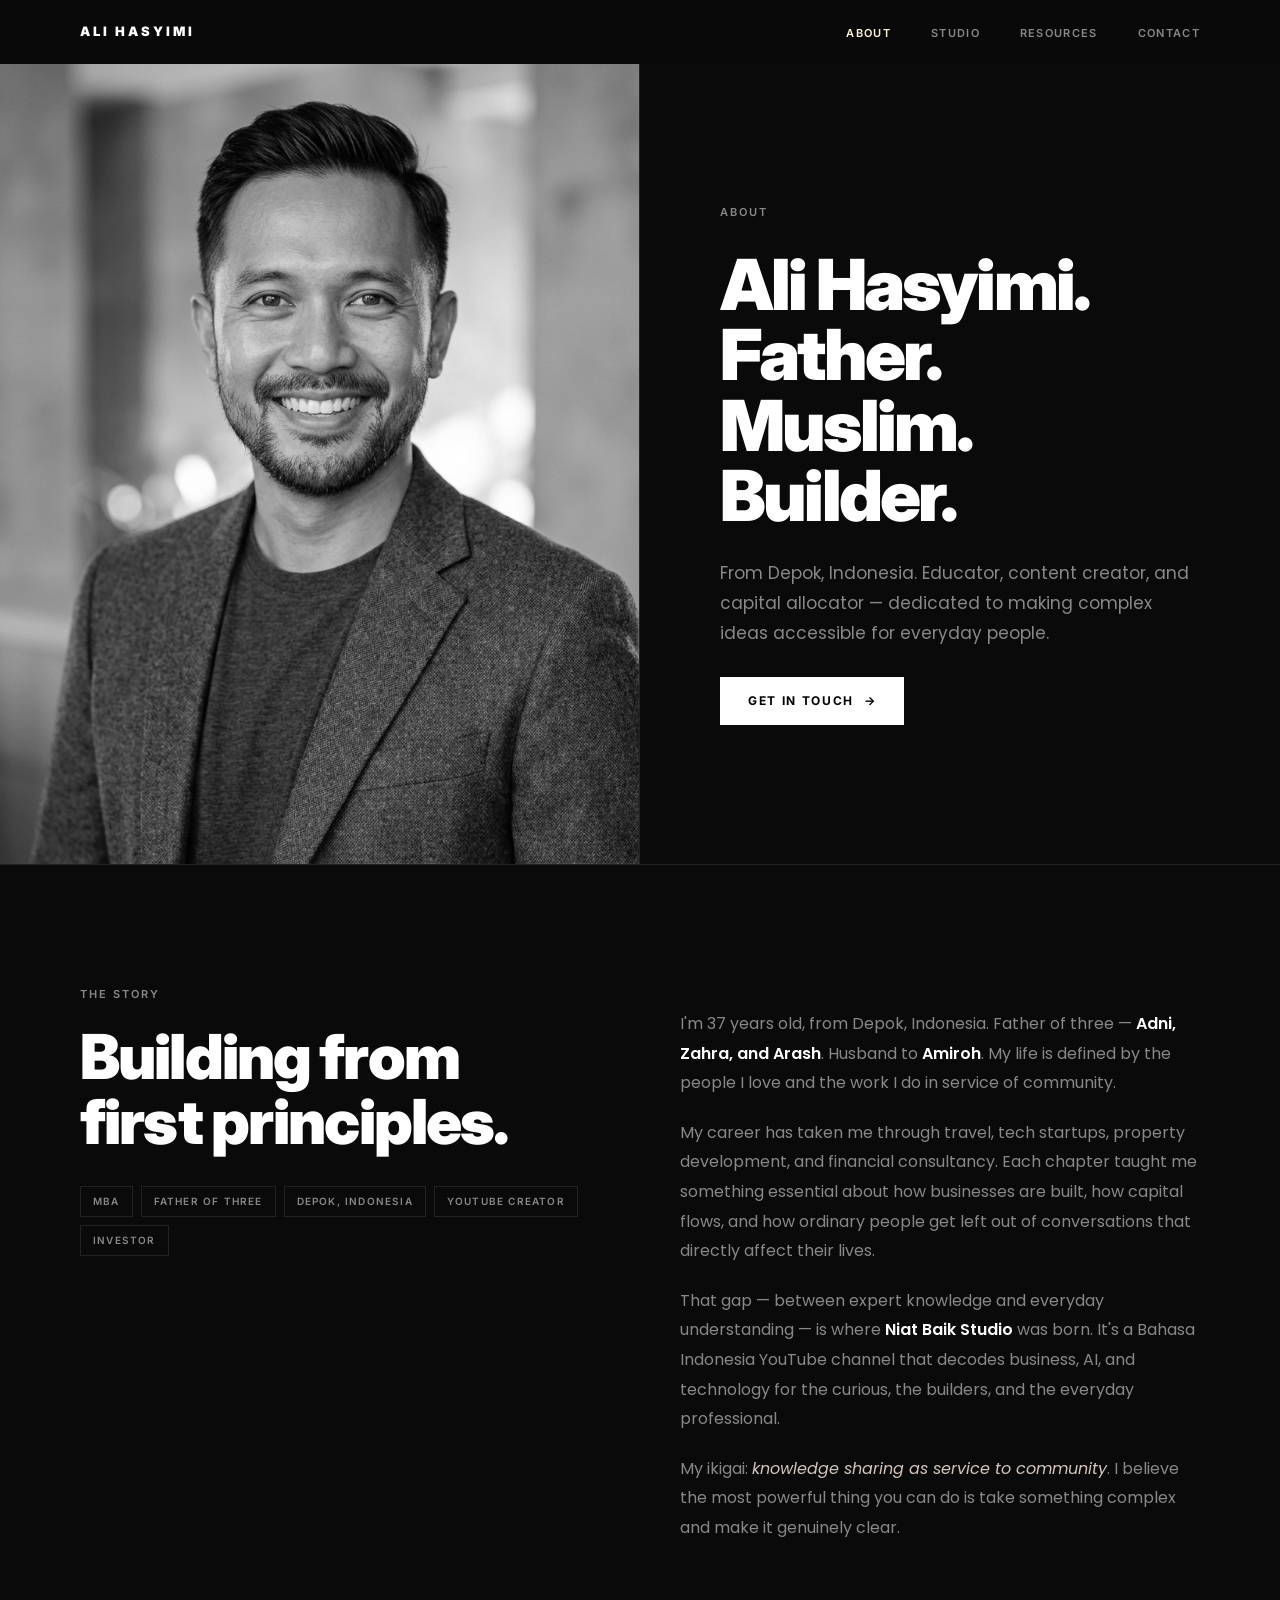
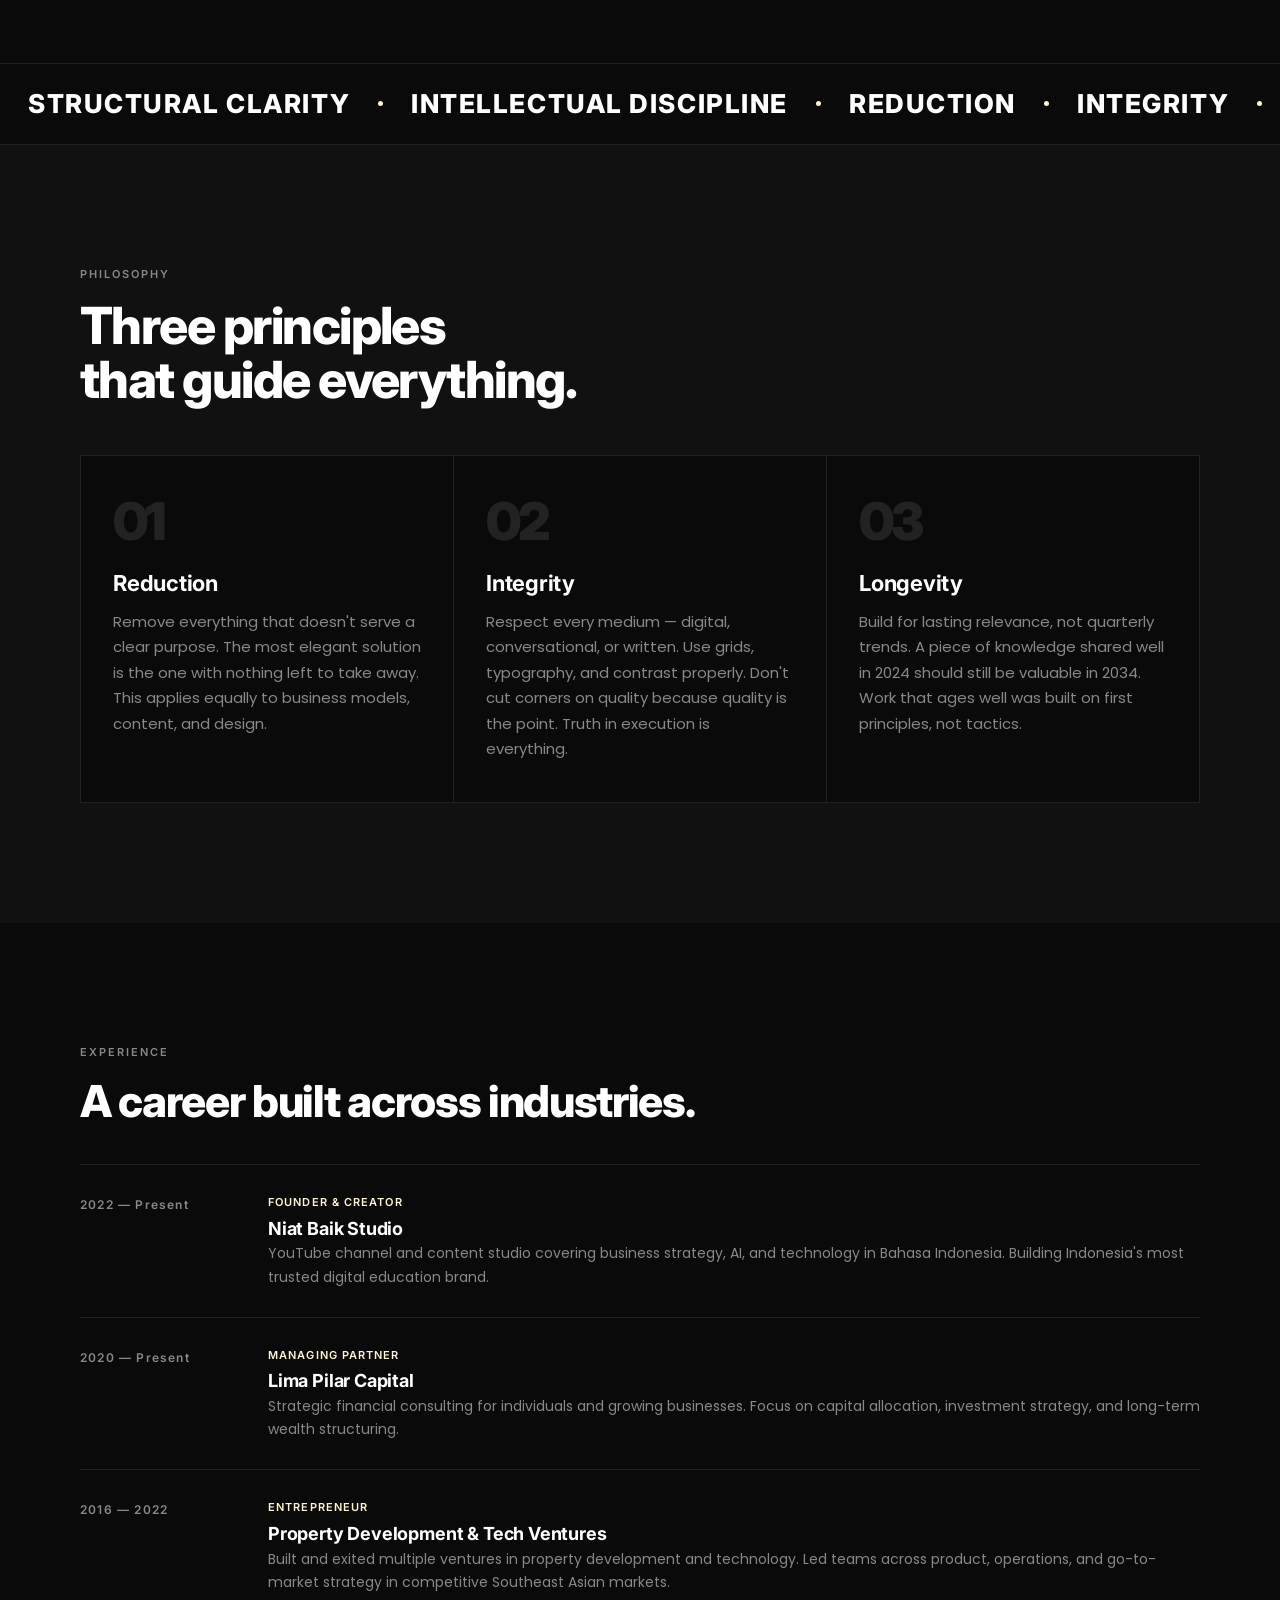
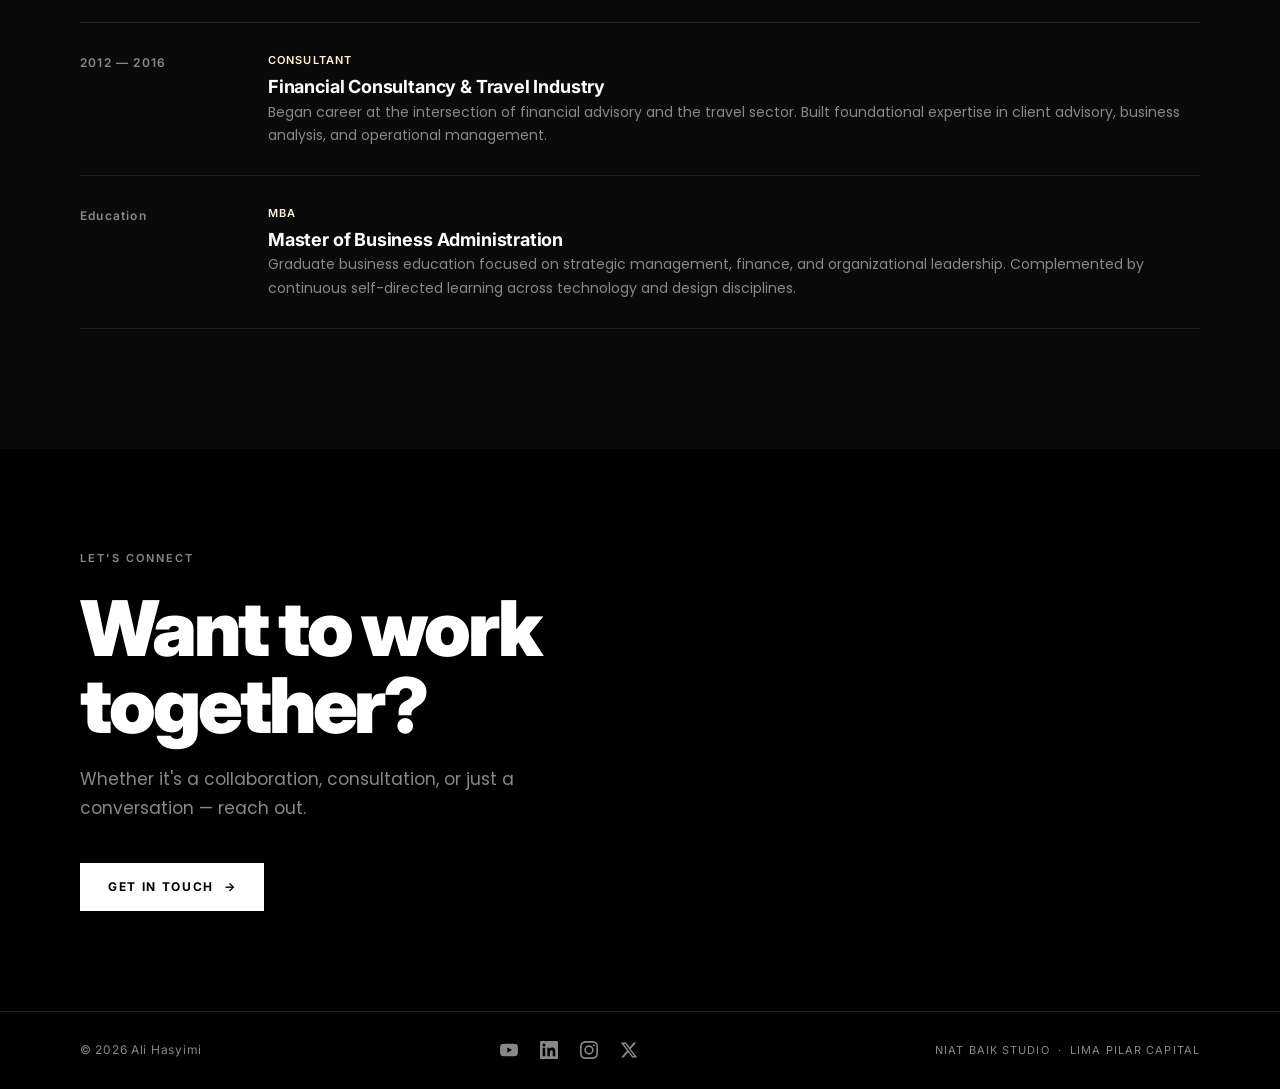
==== about.html @ a80d3073 "reorganize: move website files to the root directory for easy hosting" ====
<!DOCTYPE html>
<html lang="en">
<head>
  <meta charset="UTF-8" />
  <meta name="viewport" content="width=device-width, initial-scale=1.0" />
  <title>About — Ali Hasyimi</title>
  <meta name="description" content="Ali Hasyimi — educator, content creator, and capital allocator from Depok, Indonesia." />
  <link rel="icon" href="data:image/svg+xml,<svg xmlns=%22http://www.w3.org/2000/svg%22 viewBox=%220 0 100 100%22><text y=%22.9em%22 font-size=%2290%22>A</text></svg>" />
  <link rel="stylesheet" href="css/styles.css" />
</head>
<body>

  <!-- NAV -->
  <nav class="nav" id="nav">
    <div class="nav__inner">
      <a href="index.html" class="nav__logo">Ali Hasyimi</a>
      <ul class="nav__links">
        <li><a href="about.html" class="active">About</a></li>
        <li><a href="studio.html">Studio</a></li>
        <li><a href="resources.html">Resources</a></li>
        <li><a href="contact.html">Contact</a></li>
      </ul>
      <button class="nav__hamburger" id="hamburger" aria-label="Open menu">
        <span></span><span></span><span></span>
      </button>
    </div>
  </nav>
  <div class="nav__overlay" id="navOverlay">
    <button class="nav__overlay-close" id="navClose">&#215;</button>
    <a href="about.html">About</a>
    <a href="studio.html">Studio</a>
    <a href="resources.html">Resources</a>
    <a href="contact.html">Contact</a>
  </div>
  <!-- INTRO — split layout -->
  <div class="about-intro" style="margin-top:64px">
    <div class="about-intro__visual">
      <img src="images/ali-portrait.png" alt="Ali Hasyimi">
    </div>
    <div class="about-intro__text">
      <span class="label">About</span>
      <h1>Ali Hasyimi.<br>Father.<br>Muslim.<br>Builder.</h1>
      <p>From Depok, Indonesia. Educator, content creator, and capital allocator — dedicated to making complex ideas accessible for everyday people.</p>
      <div>
        <a href="contact.html" class="btn btn-primary">Get in Touch &nbsp;&#8594;</a>
      </div>
    </div>
  </div>

  <!-- BIO SECTION -->
  <section class="section">
    <div class="container">
      <div class="about__grid">
        <div class="about__left fade-up">
          <span class="label">The Story</span>
          <h2>Building from<br>first principles.</h2>
          <div class="about__tags" style="margin-top:32px">
            <span class="tag">MBA</span>
            <span class="tag">Father of Three</span>
            <span class="tag">Depok, Indonesia</span>
            <span class="tag">YouTube Creator</span>
            <span class="tag">Investor</span>
          </div>
        </div>
        <div class="about__right fade-up delay-2">
          <div class="about__body">
            <p>
              I'm 37 years old, from Depok, Indonesia. Father of three — <strong>Adni, Zahra, and Arash</strong>.
              Husband to <strong>Amiroh</strong>. My life is defined by the people I love and the work I do in service of community.
            </p>
            <p>
              My career has taken me through travel, tech startups, property development, and financial
              consultancy. Each chapter taught me something essential about how businesses are built, how
              capital flows, and how ordinary people get left out of conversations that directly affect their lives.
            </p>
            <p>
              That gap — between expert knowledge and everyday understanding — is where <strong>Niat Baik Studio</strong> was born.
              It's a Bahasa Indonesia YouTube channel that decodes business, AI, and technology for the curious, the
              builders, and the everyday professional.
            </p>
            <p>
              My ikigai: <em style="color: var(--color-sand)">knowledge sharing as service to community</em>. I believe the most
              powerful thing you can do is take something complex and make it genuinely clear.
            </p>
          </div>
        </div>
      </div>
    </div>
  </section>

  <!-- TEXT TICKER -->
  <div class="text-ticker">
    <div class="text-ticker__track">
      <div class="text-ticker__item">
        Structural Clarity <span class="text-ticker__dot"></span>
        Intellectual Discipline <span class="text-ticker__dot"></span>
        Reduction <span class="text-ticker__dot"></span>
        Integrity <span class="text-ticker__dot"></span>
        Longevity <span class="text-ticker__dot"></span>
        Niat Baik <span class="text-ticker__dot"></span>
      </div>
      <div class="text-ticker__item">
        Structural Clarity <span class="text-ticker__dot"></span>
        Intellectual Discipline <span class="text-ticker__dot"></span>
        Reduction <span class="text-ticker__dot"></span>
        Integrity <span class="text-ticker__dot"></span>
        Longevity <span class="text-ticker__dot"></span>
        Niat Baik <span class="text-ticker__dot"></span>
      </div>
    </div>
  </div>

  <!-- PHILOSOPHY -->
  <section class="section section--dark">
    <div class="container">
      <div class="philosophy__header fade-up">
        <span class="label">Philosophy</span>
        <h2>Three principles<br>that guide everything.</h2>
      </div>
      <div class="philosophy__grid">
        <div class="philosophy-card fade-up">
          <div class="philosophy-card__num">01</div>
          <h3>Reduction</h3>
          <p>Remove everything that doesn't serve a clear purpose. The most elegant solution is the one with nothing left to take away. This applies equally to business models, content, and design.</p>
        </div>
        <div class="philosophy-card fade-up delay-1">
          <div class="philosophy-card__num">02</div>
          <h3>Integrity</h3>
          <p>Respect every medium — digital, conversational, or written. Use grids, typography, and contrast properly. Don't cut corners on quality because quality is the point. Truth in execution is everything.</p>
        </div>
        <div class="philosophy-card fade-up delay-2">
          <div class="philosophy-card__num">03</div>
          <h3>Longevity</h3>
          <p>Build for lasting relevance, not quarterly trends. A piece of knowledge shared well in 2024 should still be valuable in 2034. Work that ages well was built on first principles, not tactics.</p>
        </div>
      </div>
    </div>
  </section>

  <!-- EXPERIENCE TIMELINE -->
  <section class="section">
    <div class="container">
      <div class="timeline__header fade-up">
        <span class="label">Experience</span>
        <h2>A career built across industries.</h2>
      </div>

      <div class="timeline-item fade-up">
        <div class="timeline-item__period">2022 — Present</div>
        <div class="timeline-item__content">
          <span class="role-label">Founder &amp; Creator</span>
          <h3>Niat Baik Studio</h3>
          <p>YouTube channel and content studio covering business strategy, AI, and technology in Bahasa Indonesia. Building Indonesia's most trusted digital education brand.</p>
        </div>
      </div>

      <div class="timeline-item fade-up delay-1">
        <div class="timeline-item__period">2020 — Present</div>
        <div class="timeline-item__content">
          <span class="role-label">Managing Partner</span>
          <h3>Lima Pilar Capital</h3>
          <p>Strategic financial consulting for individuals and growing businesses. Focus on capital allocation, investment strategy, and long-term wealth structuring.</p>
        </div>
      </div>

      <div class="timeline-item fade-up delay-2">
        <div class="timeline-item__period">2016 — 2022</div>
        <div class="timeline-item__content">
          <span class="role-label">Entrepreneur</span>
          <h3>Property Development &amp; Tech Ventures</h3>
          <p>Built and exited multiple ventures in property development and technology. Led teams across product, operations, and go-to-market strategy in competitive Southeast Asian markets.</p>
        </div>
      </div>

      <div class="timeline-item fade-up delay-3">
        <div class="timeline-item__period">2012 — 2016</div>
        <div class="timeline-item__content">
          <span class="role-label">Consultant</span>
          <h3>Financial Consultancy &amp; Travel Industry</h3>
          <p>Began career at the intersection of financial advisory and the travel sector. Built foundational expertise in client advisory, business analysis, and operational management.</p>
        </div>
      </div>

      <div class="timeline-item fade-up delay-4">
        <div class="timeline-item__period">Education</div>
        <div class="timeline-item__content">
          <span class="role-label">MBA</span>
          <h3>Master of Business Administration</h3>
          <p>Graduate business education focused on strategic management, finance, and organizational leadership. Complemented by continuous self-directed learning across technology and design disciplines.</p>
        </div>
      </div>
    </div>
  </section>

  <!-- FOOTER -->
  <footer class="footer">
    <div class="footer__cta fade-up">
      <span class="label">Let's Connect</span>
      <h2>Want to work<br>together?</h2>
      <p>Whether it's a collaboration, consultation, or just a conversation — reach out.</p>
      <a href="mailto:tuhanitupastiada@gmail.com" class="btn btn-primary">Get in Touch &nbsp;&#8594;</a>
    </div>
    <div class="footer__bar">
      <span class="footer__copy">&copy; 2026 Ali Hasyimi</span>
      <div class="footer__socials">
        <a href="https://www.youtube.com/@niatbaikstudio" target="_blank" rel="noopener" class="footer__social-link" aria-label="YouTube">
          <svg viewBox="0 0 24 24" fill="currentColor"><path d="M23.5 6.2a3 3 0 0 0-2.1-2.1C19.5 3.6 12 3.6 12 3.6s-7.5 0-9.4.5a3 3 0 0 0-2.1 2.1C0 8.1 0 12 0 12s0 3.9.5 5.8a3 3 0 0 0 2.1 2.1c1.9.5 9.4.5 9.4.5s7.5 0 9.4-.5a3 3 0 0 0 2.1-2.1C24 15.9 24 12 24 12s0-3.9-.5-5.8zM9.7 15.5V8.5l6.3 3.5-6.3 3.5z"/></svg>
        </a>
        <a href="https://linkedin.com/in/alihasyimi" target="_blank" rel="noopener" class="footer__social-link" aria-label="LinkedIn">
          <svg viewBox="0 0 24 24" fill="currentColor"><path d="M20.4 20.4h-3.4v-5.3c0-1.3 0-2.9-1.8-2.9s-2 1.4-2 2.8v5.4H9.8V9h3.2v1.5h.1c.5-.9 1.6-1.8 3.2-1.8 3.4 0 4.1 2.3 4.1 5.2v6.5zM5.3 7.4a2 2 0 1 1 0-4 2 2 0 0 1 0 4zm1.7 13H3.6V9h3.4v11.4zM22.2 0H1.8C.8 0 0 .8 0 1.8v20.4C0 23.2.8 24 1.8 24h20.4c1 0 1.8-.8 1.8-1.8V1.8C24 .8 23.2 0 22.2 0z"/></svg>
        </a>
        <a href="https://instagram.com/alihasyimi" target="_blank" rel="noopener" class="footer__social-link" aria-label="Instagram">
          <svg viewBox="0 0 24 24" fill="currentColor"><path d="M12 2.2c3.2 0 3.6 0 4.9.1 3.3.1 4.8 1.7 4.9 4.9.1 1.3.1 1.6.1 4.8 0 3.2 0 3.6-.1 4.8-.1 3.2-1.7 4.8-4.9 4.9-1.3.1-1.6.1-4.9.1-3.2 0-3.6 0-4.8-.1-3.3-.1-4.8-1.7-4.9-4.9C2.2 15.6 2.2 15.2 2.2 12c0-3.2 0-3.6.1-4.8.1-3.3 1.7-4.8 4.9-4.9 1.2-.1 1.6-.1 4.8-.1zM12 0C8.7 0 8.3 0 7.1.1 2.7.3.3 2.7.1 7.1 0 8.3 0 8.7 0 12c0 3.3 0 3.7.1 4.9.2 4.4 2.6 6.8 7 7C8.3 24 8.7 24 12 24c3.3 0 3.7 0 4.9-.1 4.4-.2 6.8-2.6 7-7 .1-1.2.1-1.6.1-4.9 0-3.3 0-3.7-.1-4.9C23.7 2.7 21.3.3 16.9.1 15.7 0 15.3 0 12 0zm0 5.8a6.2 6.2 0 1 0 0 12.4A6.2 6.2 0 0 0 12 5.8zm0 10.2a4 4 0 1 1 0-8 4 4 0 0 1 0 8zm6.4-11.8a1.4 1.4 0 1 0 0 2.8 1.4 1.4 0 0 0 0-2.8z"/></svg>
        </a>
        <a href="https://twitter.com/alihasyimi" target="_blank" rel="noopener" class="footer__social-link" aria-label="Twitter">
          <svg viewBox="0 0 24 24" fill="currentColor"><path d="M18.2 2h3.4l-7.4 8.5L23 22h-6.8l-5.3-7-6.1 7H1.4l7.9-9L1 2h7l4.8 6.4L18.2 2zm-1.2 18h1.9L7.1 4H5.1l11.9 16z"/></svg>
        </a>
      </div>
      <span class="footer__brands">Niat Baik Studio &nbsp;&middot;&nbsp; Lima Pilar Capital</span>
    </div>
  </footer>

  <script>
    const nav = document.getElementById('nav');
    window.addEventListener('scroll', () => nav.classList.toggle('scrolled', window.scrollY > 60));
    const hamburger = document.getElementById('hamburger');
    const navOverlay = document.getElementById('navOverlay');
    const navClose = document.getElementById('navClose');
    hamburger.addEventListener('click', () => navOverlay.classList.add('open'));
    navClose.addEventListener('click', () => navOverlay.classList.remove('open'));
    navOverlay.querySelectorAll('a').forEach(a => a.addEventListener('click', () => navOverlay.classList.remove('open')));
    const observer = new IntersectionObserver((entries) => {
      entries.forEach(e => { if (e.isIntersecting) { e.target.classList.add('is-visible'); observer.unobserve(e.target); } });
    }, { threshold: 0.08 });
    document.querySelectorAll('.fade-up').forEach(el => observer.observe(el));
  </script>
</body>
</html>
---- css/styles.css ----
/* =====================================================
   ALI HASYIMI — PERSONAL WEBSITE
   Design System: Dark Editorial / Neo-Brutalist
   ===================================================== */

@import url('https://fonts.googleapis.com/css2?family=Inter:wght@400;500;600;700;800;900&family=Poppins:wght@400;500;600&display=swap');

*, *::before, *::after {
  box-sizing: border-box;
  margin: 0;
  padding: 0;
}

:root {
  --bg-primary:    #0A0A0A;
  --bg-secondary:  #111111;
  --bg-accent:     #1A1A1A;
  --color-cream:   #FFF3D6;
  --color-sand:    #D4C6BD;
  --color-white:   #FFFFFF;
  --color-muted:   #888888;
  --color-border:  #222222;

  --font-display: 'Inter', sans-serif;
  --font-body:    'Poppins', sans-serif;

  --radius: 0px;
  --transition: 0.3s ease;
  --max-width: 1280px;
  --padding-x: 80px;
  --section-py: 120px;
}

html { scroll-behavior: smooth; }

body {
  background-color: var(--bg-primary);
  color: var(--color-white);
  font-family: var(--font-body);
  font-size: 16px;
  line-height: 1.7;
  -webkit-font-smoothing: antialiased;
  overflow-x: hidden;
}

img { display: block; max-width: 100%; }
a   { color: inherit; text-decoration: none; }

/* =====================================================
   TYPOGRAPHY
   ===================================================== */

h1, h2, h3, h4 {
  font-family: var(--font-display);
  font-weight: 700;
  line-height: 1.05;
  letter-spacing: -0.02em;
}

.label {
  font-family: var(--font-display);
  font-size: 11px;
  font-weight: 600;
  letter-spacing: 0.18em;
  text-transform: uppercase;
  color: var(--color-muted);
  display: block;
}

.label--cream { color: var(--color-cream); }

/* =====================================================
   LAYOUT
   ===================================================== */

.container {
  max-width: var(--max-width);
  margin: 0 auto;
  padding: 0 var(--padding-x);
}

.section         { padding: var(--section-py) 0; }
.section--dark   { background-color: var(--bg-secondary); }
.section--accent { background-color: var(--bg-accent); }

/* =====================================================
   BUTTONS
   ===================================================== */

.btn {
  display: inline-flex;
  align-items: center;
  gap: 8px;
  padding: 14px 28px;
  font-family: var(--font-display);
  font-size: 12px;
  font-weight: 700;
  letter-spacing: 0.14em;
  text-transform: uppercase;
  cursor: pointer;
  transition: all var(--transition);
  border: none;
  border-radius: var(--radius);
}

.btn-primary             { background: var(--color-white); color: #000; }
.btn-primary:hover       { background: var(--color-cream); }
.btn-secondary           { background: transparent; color: var(--color-cream); border: 1px solid var(--color-cream); }
.btn-secondary:hover     { background: var(--color-cream); color: #000; }
.btn-ghost               { background: transparent; color: var(--color-muted); border: 1px solid var(--color-border); padding: 12px 24px; }
.btn-ghost:hover         { border-color: var(--color-cream); color: var(--color-cream); }

/* =====================================================
   NAV
   ===================================================== */

.nav {
  position: fixed;
  top: 0; left: 0; right: 0;
  z-index: 100;
  height: 64px;
  background: rgba(10, 10, 10, 0.88);
  backdrop-filter: blur(14px);
  -webkit-backdrop-filter: blur(14px);
  border-bottom: 1px solid transparent;
  transition: border-color var(--transition);
}

.nav.scrolled { border-bottom-color: var(--color-border); }

.nav__inner {
  max-width: var(--max-width);
  margin: 0 auto;
  padding: 0 var(--padding-x);
  height: 100%;
  display: flex;
  align-items: center;
  justify-content: space-between;
}

.nav__logo {
  font-family: var(--font-display);
  font-size: 13px;
  font-weight: 900;
  letter-spacing: 0.22em;
  text-transform: uppercase;
  color: var(--color-white);
  transition: color var(--transition);
}
.nav__logo:hover { color: var(--color-cream); }

.nav__links {
  display: flex;
  align-items: center;
  gap: 40px;
  list-style: none;
}

.nav__links a {
  font-family: var(--font-display);
  font-size: 11px;
  font-weight: 600;
  letter-spacing: 0.12em;
  text-transform: uppercase;
  color: var(--color-muted);
  transition: color var(--transition);
}
.nav__links a:hover,
.nav__links a.active { color: var(--color-cream); }

.nav__hamburger {
  display: none;
  flex-direction: column;
  gap: 5px;
  cursor: pointer;
  padding: 4px;
  background: none;
  border: none;
}
.nav__hamburger span {
  display: block;
  width: 24px;
  height: 1.5px;
  background: var(--color-white);
  transition: all var(--transition);
}

/* Mobile nav overlay */
.nav__overlay {
  display: none;
  position: fixed;
  inset: 0;
  background: var(--bg-primary);
  z-index: 99;
  flex-direction: column;
  align-items: flex-start;
  justify-content: center;
  padding: 0 var(--padding-x);
  gap: 4px;
}
.nav__overlay.open { display: flex; }

.nav__overlay-close {
  position: absolute;
  top: 20px;
  right: var(--padding-x);
  background: none;
  border: none;
  color: var(--color-muted);
  font-size: 28px;
  cursor: pointer;
  line-height: 1;
}

.nav__overlay a {
  font-family: var(--font-display);
  font-size: clamp(36px, 6vw, 60px);
  font-weight: 800;
  letter-spacing: -0.02em;
  color: var(--color-white);
  transition: color var(--transition);
  line-height: 1.25;
}
.nav__overlay a:hover { color: var(--color-cream); }

/* =====================================================
   HERO
   ===================================================== */

.hero {
  min-height: 100vh;
  display: flex;
  flex-direction: column;
  justify-content: center;
  padding-top: 64px;
  overflow: hidden;
}

.hero__text {
  display: flex;
  flex-direction: column;
  align-items: flex-start;
  gap: 24px;
  padding: 80px var(--padding-x) 60px;
  max-width: var(--max-width);
  margin: 0 auto;
  width: 100%;
}

.hero__label {
  font-family: var(--font-display);
  font-size: 11px;
  font-weight: 600;
  letter-spacing: 0.22em;
  text-transform: uppercase;
  color: var(--color-cream);
}

.hero__title {
  font-family: var(--font-display);
  font-size: clamp(60px, 9.5vw, 114px);
  font-weight: 900;
  line-height: 0.95;
  letter-spacing: -0.04em;
}

.hero__subtitle {
  font-family: var(--font-body);
  font-size: 18px;
  color: var(--color-muted);
  line-height: 1.65;
  max-width: 460px;
}
.hero__subtitle em { color: var(--color-sand); font-style: normal; }

.hero__ctas {
  display: flex;
  gap: 16px;
  flex-wrap: wrap;
  margin-top: 8px;
}

/* =====================================================
   IMAGE TICKER
   ===================================================== */

.ticker-wrap {
  width: 100%;
  overflow: hidden;
  margin-top: 40px;
}

.ticker-track {
  display: flex;
  width: max-content;
  gap: 16px;
  animation: ticker-scroll 38s linear infinite;
}
.ticker-track:hover { animation-play-state: paused; }

@keyframes ticker-scroll {
  0%   { transform: translateX(0); }
  100% { transform: translateX(-50%); }
}

.ticker-item {
  height: 380px;
  width: 300px;
  flex-shrink: 0;
  overflow: hidden;
  position: relative;
  background: var(--bg-accent);
  border: 1px solid var(--color-border);
}

.ticker-item img {
  height: 100%;
  width: 100%;
  object-fit: cover;
  filter: grayscale(100%);
  transition: filter 0.5s ease;
}
.ticker-item:hover img { filter: grayscale(0%); }

/* Placeholder style for ticker items without a photo */
.ticker-item--placeholder {
  display: flex;
  align-items: flex-end;
  padding: 16px;
  cursor: default;
}
.ticker-item--placeholder::before {
  content: '';
  position: absolute;
  inset: 0;
  background:
    repeating-linear-gradient(
      0deg,
      transparent,
      transparent 3px,
      rgba(255,255,255,0.018) 3px,
      rgba(255,255,255,0.018) 4px
    );
}
.ticker-item--placeholder span {
  font-family: var(--font-display);
  font-size: 10px;
  letter-spacing: 0.14em;
  text-transform: uppercase;
  color: var(--color-border);
  position: relative;
  z-index: 1;
}

/* =====================================================
   TEXT TICKER (separator band)
   ===================================================== */

.text-ticker {
  overflow: hidden;
  background: var(--bg-primary);
  border-top: 1px solid var(--color-border);
  border-bottom: 1px solid var(--color-border);
  padding: 18px 0;
}

.text-ticker__track {
  display: flex;
  width: max-content;
  animation: ticker-scroll 65s linear infinite;
}

.text-ticker__item {
  font-family: var(--font-display);
  font-size: 26px;
  font-weight: 800;
  letter-spacing: 0.06em;
  text-transform: uppercase;
  white-space: nowrap;
  padding: 0 28px;
  display: flex;
  align-items: center;
  gap: 28px;
}

.text-ticker__dot {
  width: 5px;
  height: 5px;
  border-radius: 50%;
  background: var(--color-cream);
  flex-shrink: 0;
}

/* =====================================================
   ABOUT SECTION (homepage + full page)
   ===================================================== */

.about__grid {
  display: grid;
  grid-template-columns: 1fr 1fr;
  gap: 80px;
  align-items: start;
}

.about__left .label { margin-bottom: 20px; }

.about__left h2 {
  font-size: clamp(36px, 5vw, 62px);
  font-weight: 900;
  line-height: 1.05;
  letter-spacing: -0.03em;
}

.about__tags {
  display: flex;
  gap: 8px;
  flex-wrap: wrap;
  margin-top: 36px;
}

.tag {
  font-family: var(--font-display);
  font-size: 10px;
  font-weight: 600;
  letter-spacing: 0.12em;
  text-transform: uppercase;
  padding: 6px 12px;
  border: 1px solid var(--color-border);
  color: var(--color-muted);
  transition: all var(--transition);
}
.tag:hover { border-color: var(--color-cream); color: var(--color-cream); }

.about__right { padding-top: 24px; }

.about__body {
  font-size: 16px;
  line-height: 1.85;
  color: var(--color-muted);
}
.about__body p + p { margin-top: 20px; }
.about__body strong { color: var(--color-white); font-weight: 600; }

.about__cta { margin-top: 36px; }

.about__photo {
  margin-top: 48px;
  aspect-ratio: 3/4;
  background: var(--bg-accent);
  border: 1px solid var(--color-border);
  overflow: hidden;
  position: relative;
  max-width: 300px;
}
.about__photo img {
  width: 100%;
  height: 100%;
  object-fit: cover;
  filter: grayscale(100%);
  transition: filter 0.5s ease;
}
.about__photo:hover img { filter: grayscale(0%); }

/* Full-width about intro */
.about-intro {
  display: grid;
  grid-template-columns: 1fr 1fr;
  gap: 0;
  border-bottom: 1px solid var(--color-border);
}

.about-intro__visual {
  background: var(--bg-accent);
  border-right: 1px solid var(--color-border);
  aspect-ratio: 4/5;
  overflow: hidden;
  position: relative;
}
.about-intro__visual img {
  width: 100%;
  height: 100%;
  object-fit: cover;
  filter: grayscale(100%);
}
.about-intro__visual--placeholder {
  display: flex;
  align-items: center;
  justify-content: center;
}
.about-intro__visual--placeholder::before {
  content: '';
  position: absolute;
  inset: 0;
  background:
    repeating-linear-gradient(
      45deg,
      transparent,
      transparent 8px,
      rgba(255,255,255,0.015) 8px,
      rgba(255,255,255,0.015) 9px
    );
}

.about-intro__text {
  padding: 80px var(--padding-x);
  display: flex;
  flex-direction: column;
  justify-content: center;
  gap: 28px;
}
.about-intro__text .label { margin-bottom: 0; }
.about-intro__text h1 {
  font-size: clamp(44px, 5.5vw, 72px);
  font-weight: 900;
  letter-spacing: -0.04em;
  line-height: 1.0;
}
.about-intro__text p {
  font-size: 17px;
  color: var(--color-muted);
  line-height: 1.75;
}

/* Philosophy pillars */
.philosophy__header { margin-bottom: 48px; }
.philosophy__header .label { margin-bottom: 16px; }
.philosophy__header h2 {
  font-size: clamp(32px, 4vw, 52px);
  font-weight: 800;
  letter-spacing: -0.03em;
}

.philosophy__grid {
  display: grid;
  grid-template-columns: repeat(3, 1fr);
  gap: 1px;
  background: var(--color-border);
  border: 1px solid var(--color-border);
}

.philosophy-card {
  background: var(--bg-primary);
  padding: 40px 32px;
  transition: background var(--transition);
}
.philosophy-card:hover { background: var(--bg-secondary); }

.philosophy-card__num {
  font-family: var(--font-display);
  font-size: 52px;
  font-weight: 900;
  letter-spacing: -0.05em;
  color: var(--color-border);
  line-height: 1;
  margin-bottom: 24px;
  transition: color var(--transition);
}
.philosophy-card:hover .philosophy-card__num { color: var(--color-cream); }

.philosophy-card h3 {
  font-size: 22px;
  font-weight: 700;
  margin-bottom: 14px;
  letter-spacing: -0.01em;
}
.philosophy-card p {
  font-size: 15px;
  color: var(--color-muted);
  line-height: 1.7;
}

/* Experience timeline */
.timeline__header { margin-bottom: 40px; }
.timeline__header .label { margin-bottom: 16px; }
.timeline__header h2 {
  font-size: clamp(28px, 3.5vw, 44px);
  font-weight: 800;
  letter-spacing: -0.03em;
}

.timeline-item {
  display: grid;
  grid-template-columns: 140px 1fr;
  gap: 48px;
  padding: 28px 0;
  border-top: 1px solid var(--color-border);
  align-items: start;
  transition: all var(--transition);
}
.timeline-item:last-child { border-bottom: 1px solid var(--color-border); }

.timeline-item__period {
  font-family: var(--font-display);
  font-size: 12px;
  font-weight: 600;
  letter-spacing: 0.1em;
  color: var(--color-muted);
  padding-top: 4px;
  line-height: 1.4;
}

.timeline-item__content h3 {
  font-size: 18px;
  font-weight: 700;
  margin-bottom: 4px;
  letter-spacing: -0.01em;
  transition: color var(--transition);
}
.timeline-item:hover .timeline-item__content h3 { color: var(--color-cream); }

.timeline-item__content .role-label {
  font-family: var(--font-display);
  font-size: 11px;
  font-weight: 600;
  letter-spacing: 0.1em;
  text-transform: uppercase;
  color: var(--color-cream);
  margin-bottom: 8px;
  display: block;
}

.timeline-item__content p {
  font-size: 14px;
  color: var(--color-muted);
  line-height: 1.65;
}

/* =====================================================
   STUDIO SECTION
   ===================================================== */

.studio__header {
  display: flex;
  justify-content: space-between;
  align-items: flex-end;
  margin-bottom: 52px;
}
.studio__header-left .label { margin-bottom: 14px; }
.studio__header-left h2 {
  font-size: clamp(32px, 4vw, 52px);
  font-weight: 800;
  letter-spacing: -0.03em;
}
.studio__header-left p {
  margin-top: 12px;
  font-size: 15px;
  color: var(--color-muted);
  max-width: 420px;
}

.studio__grid {
  display: grid;
  grid-template-columns: repeat(3, 1fr);
  gap: 1px;
  background: var(--color-border);
  border: 1px solid var(--color-border);
}

.studio-card {
  background: var(--bg-primary);
  overflow: hidden;
  cursor: pointer;
  display: flex;
  flex-direction: column;
  transition: background var(--transition);
}
.studio-card:hover { background: var(--bg-secondary); }

.studio-card__thumb {
  aspect-ratio: 16/9;
  overflow: hidden;
  background: var(--bg-accent);
  position: relative;
}
.studio-card__thumb img {
  width: 100%;
  height: 100%;
  object-fit: cover;
  filter: grayscale(100%);
  transition: all 0.5s ease;
}
.studio-card:hover .studio-card__thumb img {
  filter: grayscale(0%);
  transform: scale(1.04);
}

.studio-card__thumb-placeholder {
  width: 100%;
  height: 100%;
  display: flex;
  align-items: center;
  justify-content: center;
  color: var(--color-border);
}
.studio-card__thumb-placeholder svg {
  width: 40px;
  height: 40px;
  opacity: 0.4;
}

.studio-card__body {
  padding: 24px;
  flex: 1;
  display: flex;
  flex-direction: column;
  gap: 8px;
  border-top: 1px solid var(--color-border);
}

.studio-card__tag {
  font-family: var(--font-display);
  font-size: 10px;
  font-weight: 700;
  letter-spacing: 0.16em;
  text-transform: uppercase;
  color: var(--color-cream);
}

.studio-card__title {
  font-family: var(--font-display);
  font-size: 17px;
  font-weight: 700;
  line-height: 1.3;
  letter-spacing: -0.01em;
  color: var(--color-white);
}

.studio-card__desc {
  font-size: 13.5px;
  color: var(--color-muted);
  line-height: 1.6;
  flex: 1;
}

.studio-card__link {
  display: flex;
  align-items: center;
  gap: 6px;
  font-family: var(--font-display);
  font-size: 11px;
  font-weight: 700;
  letter-spacing: 0.12em;
  text-transform: uppercase;
  color: var(--color-muted);
  margin-top: 10px;
  transition: all var(--transition);
}
.studio-card:hover .studio-card__link { color: var(--color-cream); }

.studio-card__arrow { transition: transform var(--transition); display: inline-block; }
.studio-card:hover .studio-card__arrow { transform: translateX(4px); }

/* Featured card (first card, larger) */
.studio-card--featured {
  grid-column: span 2;
}
.studio-card--featured .studio-card__thumb {
  aspect-ratio: 21/9;
}
.studio-card--featured .studio-card__title { font-size: 22px; }

/* =====================================================
   RESOURCES SECTION
   ===================================================== */

.resources__header { margin-bottom: 40px; }
.resources__header .label { margin-bottom: 14px; }
.resources__header h2 {
  font-size: clamp(32px, 4vw, 52px);
  font-weight: 800;
  letter-spacing: -0.03em;
  margin-bottom: 12px;
}
.resources__header p { font-size: 15px; color: var(--color-muted); max-width: 480px; }

.resources__filter {
  display: flex;
  border: 1px solid var(--color-border);
  width: fit-content;
  margin-top: 32px;
  overflow: hidden;
}

.resources__filter-btn {
  font-family: var(--font-display);
  font-size: 11px;
  font-weight: 600;
  letter-spacing: 0.1em;
  text-transform: uppercase;
  padding: 10px 20px;
  border: none;
  border-right: 1px solid var(--color-border);
  background: transparent;
  color: var(--color-muted);
  cursor: pointer;
  transition: all var(--transition);
}
.resources__filter-btn:last-child { border-right: none; }
.resources__filter-btn.active,
.resources__filter-btn:hover { background: var(--color-cream); color: #000; }

.resources__grid {
  display: grid;
  grid-template-columns: repeat(2, 1fr);
  gap: 1px;
  background: var(--color-border);
  border: 1px solid var(--color-border);
  margin-top: 48px;
}

.resource-card {
  background: var(--bg-primary);
  padding: 36px 32px;
  display: flex;
  flex-direction: column;
  gap: 12px;
  transition: background var(--transition);
}
.resource-card:hover { background: var(--bg-secondary); }

.resource-card__top {
  display: flex;
  justify-content: space-between;
  align-items: flex-start;
}

.resource-card__type {
  font-family: var(--font-display);
  font-size: 10px;
  font-weight: 700;
  letter-spacing: 0.15em;
  text-transform: uppercase;
  padding: 5px 10px;
  border: 1px solid var(--color-border);
  color: var(--color-muted);
}

.resource-card__size {
  font-family: var(--font-display);
  font-size: 11px;
  color: var(--color-border);
  letter-spacing: 0.05em;
}

.resource-card__title {
  font-family: var(--font-display);
  font-size: 19px;
  font-weight: 700;
  line-height: 1.25;
  letter-spacing: -0.01em;
  color: var(--color-white);
}

.resource-card__desc {
  font-size: 14px;
  color: var(--color-muted);
  line-height: 1.65;
}

.resource-card__meta {
  font-family: var(--font-display);
  font-size: 11px;
  color: var(--color-border);
  letter-spacing: 0.06em;
  margin-top: 4px;
}
.resource-card__meta a {
  color: var(--color-muted);
  transition: color var(--transition);
}
.resource-card__meta a:hover { color: var(--color-cream); }

.resource-card__link {
  display: flex;
  align-items: center;
  gap: 6px;
  font-family: var(--font-display);
  font-size: 11px;
  font-weight: 700;
  letter-spacing: 0.12em;
  text-transform: uppercase;
  color: var(--color-muted);
  margin-top: 8px;
  transition: color var(--transition);
}
.resource-card:hover .resource-card__link { color: var(--color-cream); }

/* =====================================================
   LIMA PILAR BAND
   ===================================================== */

.lima-pilar {
  padding: 56px 0;
  border-top: 1px solid var(--color-border);
  border-bottom: 1px solid var(--color-border);
  background: var(--bg-accent);
}

.lima-pilar__inner {
  display: flex;
  justify-content: space-between;
  align-items: center;
  gap: 40px;
}

.lima-pilar__text .label { margin-bottom: 12px; }
.lima-pilar__text h3 {
  font-size: 26px;
  font-weight: 700;
  letter-spacing: -0.02em;
  margin-bottom: 8px;
}
.lima-pilar__text p { font-size: 15px; color: var(--color-muted); max-width: 440px; }

.lima-pilar__cta {
  display: flex;
  align-items: center;
  gap: 10px;
  font-family: var(--font-display);
  font-size: 12px;
  font-weight: 700;
  letter-spacing: 0.12em;
  text-transform: uppercase;
  color: var(--color-cream);
  white-space: nowrap;
  transition: gap var(--transition);
  flex-shrink: 0;
}
.lima-pilar__cta:hover { gap: 16px; }

/* =====================================================
   FOOTER
   ===================================================== */

.footer { background: #000; }

.footer__cta {
  padding: 100px var(--padding-x);
  border-bottom: 1px solid var(--color-border);
  max-width: var(--max-width);
  margin: 0 auto;
}
.footer__cta .label { margin-bottom: 24px; }
.footer__cta h2 {
  font-size: clamp(40px, 6vw, 84px);
  font-weight: 900;
  letter-spacing: -0.04em;
  line-height: 1.0;
  margin-bottom: 20px;
  max-width: 680px;
}
.footer__cta p {
  font-size: 17px;
  color: var(--color-muted);
  max-width: 460px;
  margin-bottom: 40px;
}

.footer__bar {
  padding: 28px var(--padding-x);
  max-width: var(--max-width);
  margin: 0 auto;
  display: flex;
  align-items: center;
  justify-content: space-between;
  gap: 24px;
}

.footer__copy {
  font-family: var(--font-display);
  font-size: 12px;
  color: var(--color-muted);
  letter-spacing: 0.06em;
}

.footer__socials {
  display: flex;
  gap: 22px;
  align-items: center;
}

.footer__social-link {
  color: var(--color-muted);
  transition: color var(--transition);
  display: flex;
  align-items: center;
}
.footer__social-link:hover { color: var(--color-cream); }
.footer__social-link svg { width: 18px; height: 18px; }

.footer__brands {
  font-family: var(--font-display);
  font-size: 11px;
  color: var(--color-muted);
  letter-spacing: 0.1em;
  text-transform: uppercase;
}

/* =====================================================
   PAGE HERO (inner pages)
   ===================================================== */

.page-hero {
  padding: 148px var(--padding-x) 80px;
  border-bottom: 1px solid var(--color-border);
}
.page-hero .label { margin-bottom: 24px; }
.page-hero h1 {
  font-size: clamp(52px, 7.5vw, 104px);
  font-weight: 900;
  line-height: 1.0;
  letter-spacing: -0.04em;
  margin-bottom: 20px;
}
.page-hero p {
  font-size: 18px;
  color: var(--color-muted);
  max-width: 540px;
  line-height: 1.7;
}

/* =====================================================
   NEWSLETTER
   ===================================================== */

.newsletter {
  padding: 80px 0;
  border-top: 1px solid var(--color-border);
}

.newsletter__inner {
  display: grid;
  grid-template-columns: 1fr 1fr;
  gap: 80px;
  align-items: center;
}

.newsletter__text .label { margin-bottom: 16px; }
.newsletter__text h3 {
  font-size: 30px;
  font-weight: 700;
  letter-spacing: -0.02em;
  margin-bottom: 12px;
}
.newsletter__text p { font-size: 15px; color: var(--color-muted); }

.newsletter__form {
  display: flex;
  border: 1px solid var(--color-border);
}
.newsletter__input {
  flex: 1;
  background: transparent;
  border: none;
  padding: 16px 20px;
  color: var(--color-white);
  font-family: var(--font-body);
  font-size: 14px;
  outline: none;
}
.newsletter__input::placeholder { color: var(--color-muted); }
.newsletter__submit {
  padding: 16px 24px;
  background: var(--color-cream);
  color: #000;
  border: none;
  font-family: var(--font-display);
  font-size: 11px;
  font-weight: 700;
  letter-spacing: 0.14em;
  text-transform: uppercase;
  cursor: pointer;
  transition: background var(--transition);
  white-space: nowrap;
}
.newsletter__submit:hover { background: var(--color-white); }

/* =====================================================
   CONTACT
   ===================================================== */

.contact__grid {
  display: grid;
  grid-template-columns: 1fr 1fr;
  gap: 80px;
  align-items: start;
}

.contact__info .label { margin-bottom: 16px; }
.contact__info h2 {
  font-size: clamp(32px, 4vw, 52px);
  font-weight: 800;
  letter-spacing: -0.03em;
  margin-bottom: 20px;
}
.contact__info p { font-size: 16px; color: var(--color-muted); line-height: 1.75; }

.contact__email-wrap { margin-top: 36px; margin-bottom: 48px; }
.contact__email-label { font-family: var(--font-display); font-size: 11px; letter-spacing: 0.12em; text-transform: uppercase; color: var(--color-muted); margin-bottom: 8px; display: block; }
.contact__email {
  font-family: var(--font-display);
  font-size: clamp(18px, 2.5vw, 28px);
  font-weight: 700;
  color: var(--color-cream);
  letter-spacing: -0.01em;
  border-bottom: 1px solid var(--color-cream);
  padding-bottom: 4px;
  display: inline-block;
  transition: opacity var(--transition);
}
.contact__email:hover { opacity: 0.7; }

.contact__socials { display: flex; flex-direction: column; }

.contact__social-item {
  display: flex;
  justify-content: space-between;
  align-items: center;
  padding: 18px 0;
  border-top: 1px solid var(--color-border);
  transition: padding-right var(--transition);
  cursor: pointer;
}
.contact__social-item:last-child { border-bottom: 1px solid var(--color-border); }
.contact__social-item:hover { padding-right: 10px; }

.contact__social-item .social-name {
  font-family: var(--font-display);
  font-size: 14px;
  font-weight: 600;
  letter-spacing: 0.05em;
  color: var(--color-muted);
  transition: color var(--transition);
}
.contact__social-item:hover .social-name { color: var(--color-cream); }

.contact__social-item .social-handle {
  font-family: var(--font-display);
  font-size: 12px;
  color: var(--color-muted);
  letter-spacing: 0.05em;
  display: flex;
  align-items: center;
  gap: 8px;
}

.contact__form-wrap { padding-top: 8px; }
.contact__form-label { font-family: var(--font-display); font-size: 11px; letter-spacing: 0.14em; text-transform: uppercase; color: var(--color-muted); margin-bottom: 24px; display: block; }

.contact__form { display: flex; flex-direction: column; gap: 0; border: 1px solid var(--color-border); }

.form-group {
  padding: 20px 24px;
  border-bottom: 1px solid var(--color-border);
  position: relative;
}
.form-group:last-of-type { border-bottom: none; }
.form-group label {
  display: block;
  font-family: var(--font-display);
  font-size: 10px;
  font-weight: 600;
  letter-spacing: 0.14em;
  text-transform: uppercase;
  color: var(--color-muted);
  margin-bottom: 8px;
}
.form-group input,
.form-group textarea {
  width: 100%;
  background: transparent;
  border: none;
  color: var(--color-white);
  font-family: var(--font-body);
  font-size: 15px;
  outline: none;
  line-height: 1.6;
  resize: none;
}
.form-group input::placeholder,
.form-group textarea::placeholder { color: var(--color-border); }

.form-submit {
  padding: 20px 24px;
  background: transparent;
  border: none;
  border-top: 1px solid var(--color-border);
  display: flex;
  justify-content: space-between;
  align-items: center;
  cursor: pointer;
  transition: background var(--transition);
}
.form-submit:hover { background: var(--bg-secondary); }
.form-submit span {
  font-family: var(--font-display);
  font-size: 12px;
  font-weight: 700;
  letter-spacing: 0.14em;
  text-transform: uppercase;
  color: var(--color-white);
  transition: color var(--transition);
}
.form-submit:hover span { color: var(--color-cream); }
.form-submit svg { transition: transform var(--transition); }
.form-submit:hover svg { transform: translateX(5px); }

/* =====================================================
   SCROLL ANIMATIONS
   ===================================================== */

.fade-up {
  opacity: 0;
  transform: translateY(30px);
  transition: opacity 0.7s ease, transform 0.7s ease;
}
.fade-up.delay-1 { transition-delay: 0.1s; }
.fade-up.delay-2 { transition-delay: 0.2s; }
.fade-up.delay-3 { transition-delay: 0.3s; }
.fade-up.delay-4 { transition-delay: 0.4s; }
.fade-up.is-visible { opacity: 1; transform: translateY(0); }

/* =====================================================
   RESPONSIVE
   ===================================================== */

@media (max-width: 1024px) {
  :root {
    --padding-x: 40px;
    --section-py: 80px;
  }
  .about__grid,
  .about-intro,
  .contact__grid,
  .newsletter__inner { grid-template-columns: 1fr; gap: 48px; }
  .about-intro__visual { aspect-ratio: 16/9; border-right: none; border-bottom: 1px solid var(--color-border); }
  .about-intro__text { padding: 56px var(--padding-x); }
  .studio__grid { grid-template-columns: repeat(2, 1fr); }
  .studio-card--featured { grid-column: span 2; }
  .resources__grid { grid-template-columns: 1fr; }
  .philosophy__grid { grid-template-columns: 1fr; }
  .lima-pilar__inner { flex-direction: column; align-items: flex-start; gap: 24px; }
}

@media (max-width: 768px) {
  :root {
    --padding-x: 24px;
    --section-py: 64px;
  }
  .nav__links { display: none; }
  .nav__hamburger { display: flex; }
  .studio__grid { grid-template-columns: 1fr; }
  .studio-card--featured { grid-column: span 1; }
  .studio-card--featured .studio-card__thumb { aspect-ratio: 16/9; }
  .studio__header { flex-direction: column; align-items: flex-start; gap: 20px; }
  .ticker-item { height: 240px; width: 200px; }
  .text-ticker__item { font-size: 18px; }
  .hero__text { padding: 56px var(--padding-x) 40px; }
  .footer__bar { flex-direction: column; align-items: flex-start; gap: 16px; }
  .footer__cta { padding: 64px var(--padding-x); }
  .resources__filter { flex-wrap: wrap; }
  .timeline-item { grid-template-columns: 80px 1fr; gap: 20px; }
  .page-hero { padding: 120px var(--padding-x) 56px; }
}

@media (max-width: 480px) {
  .hero__ctas { flex-direction: column; align-items: flex-start; }
  .resources__filter-btn { padding: 10px 14px; font-size: 10px; }
}
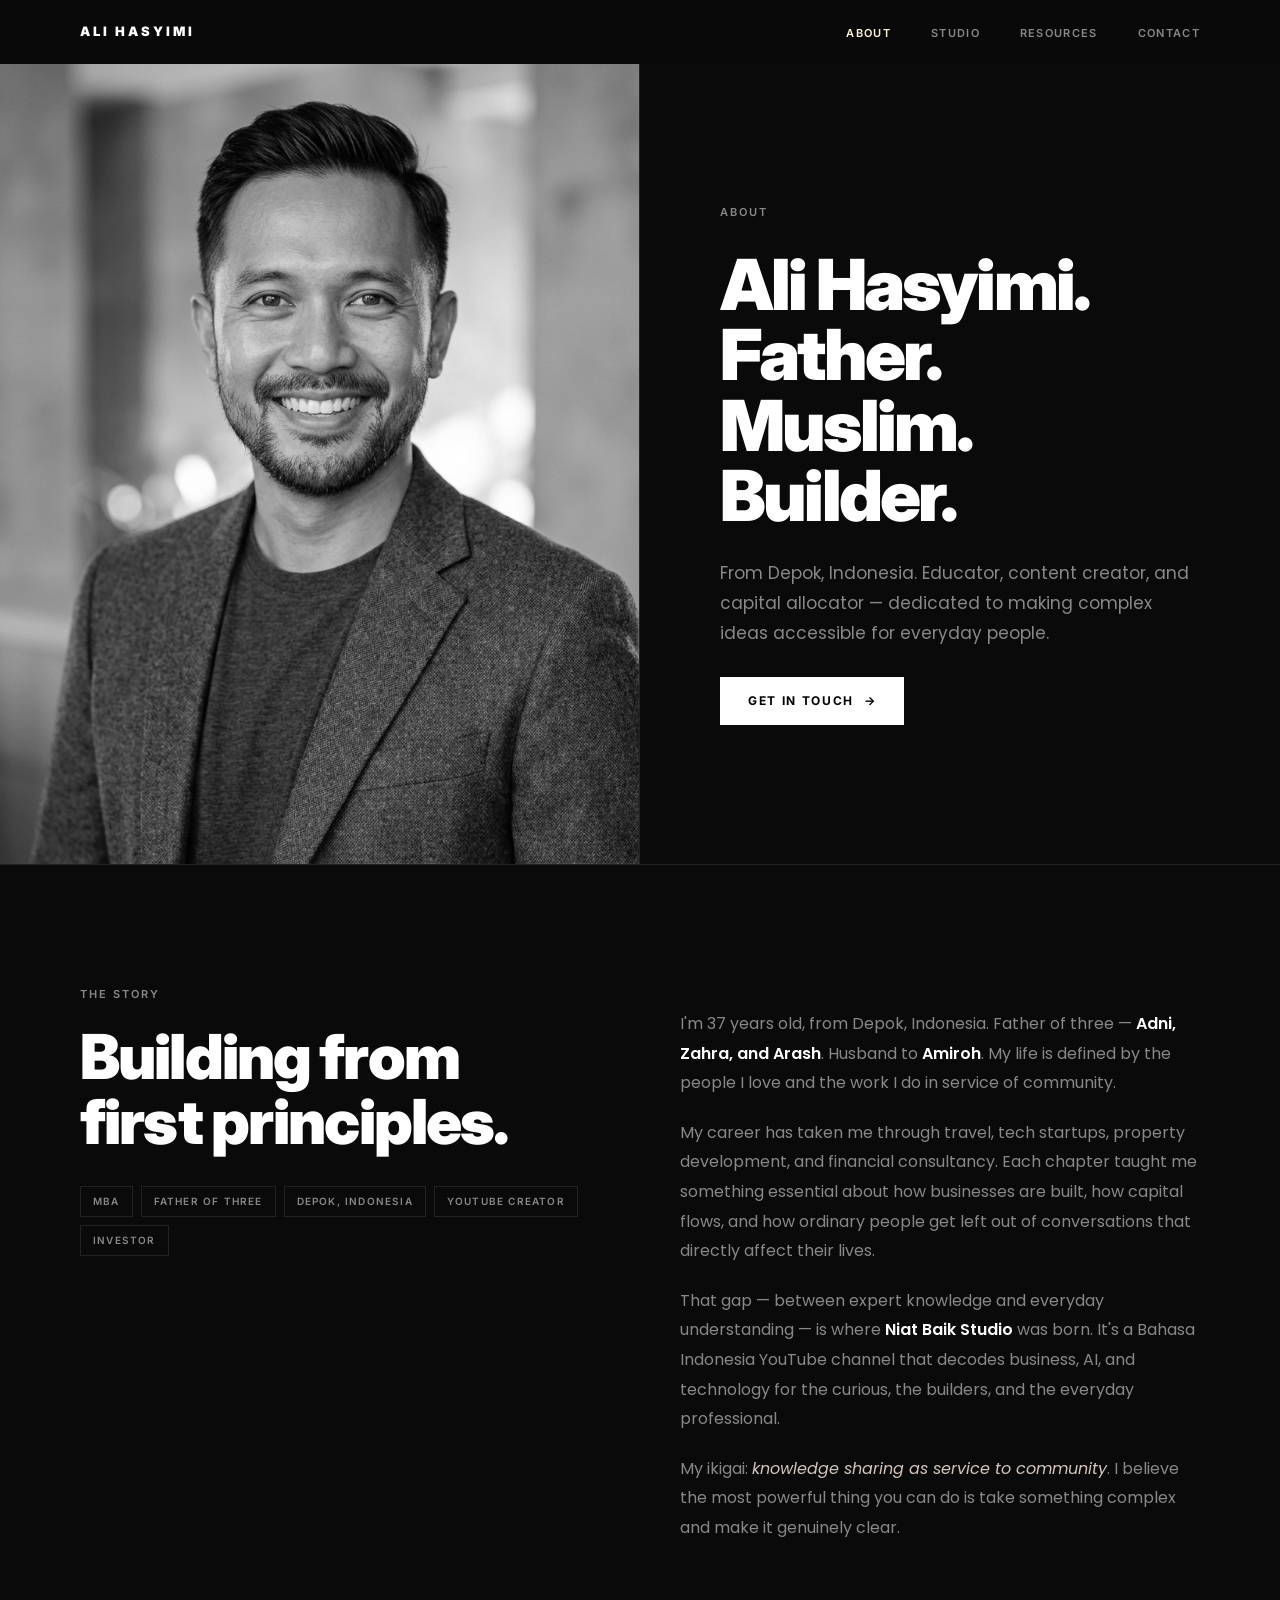
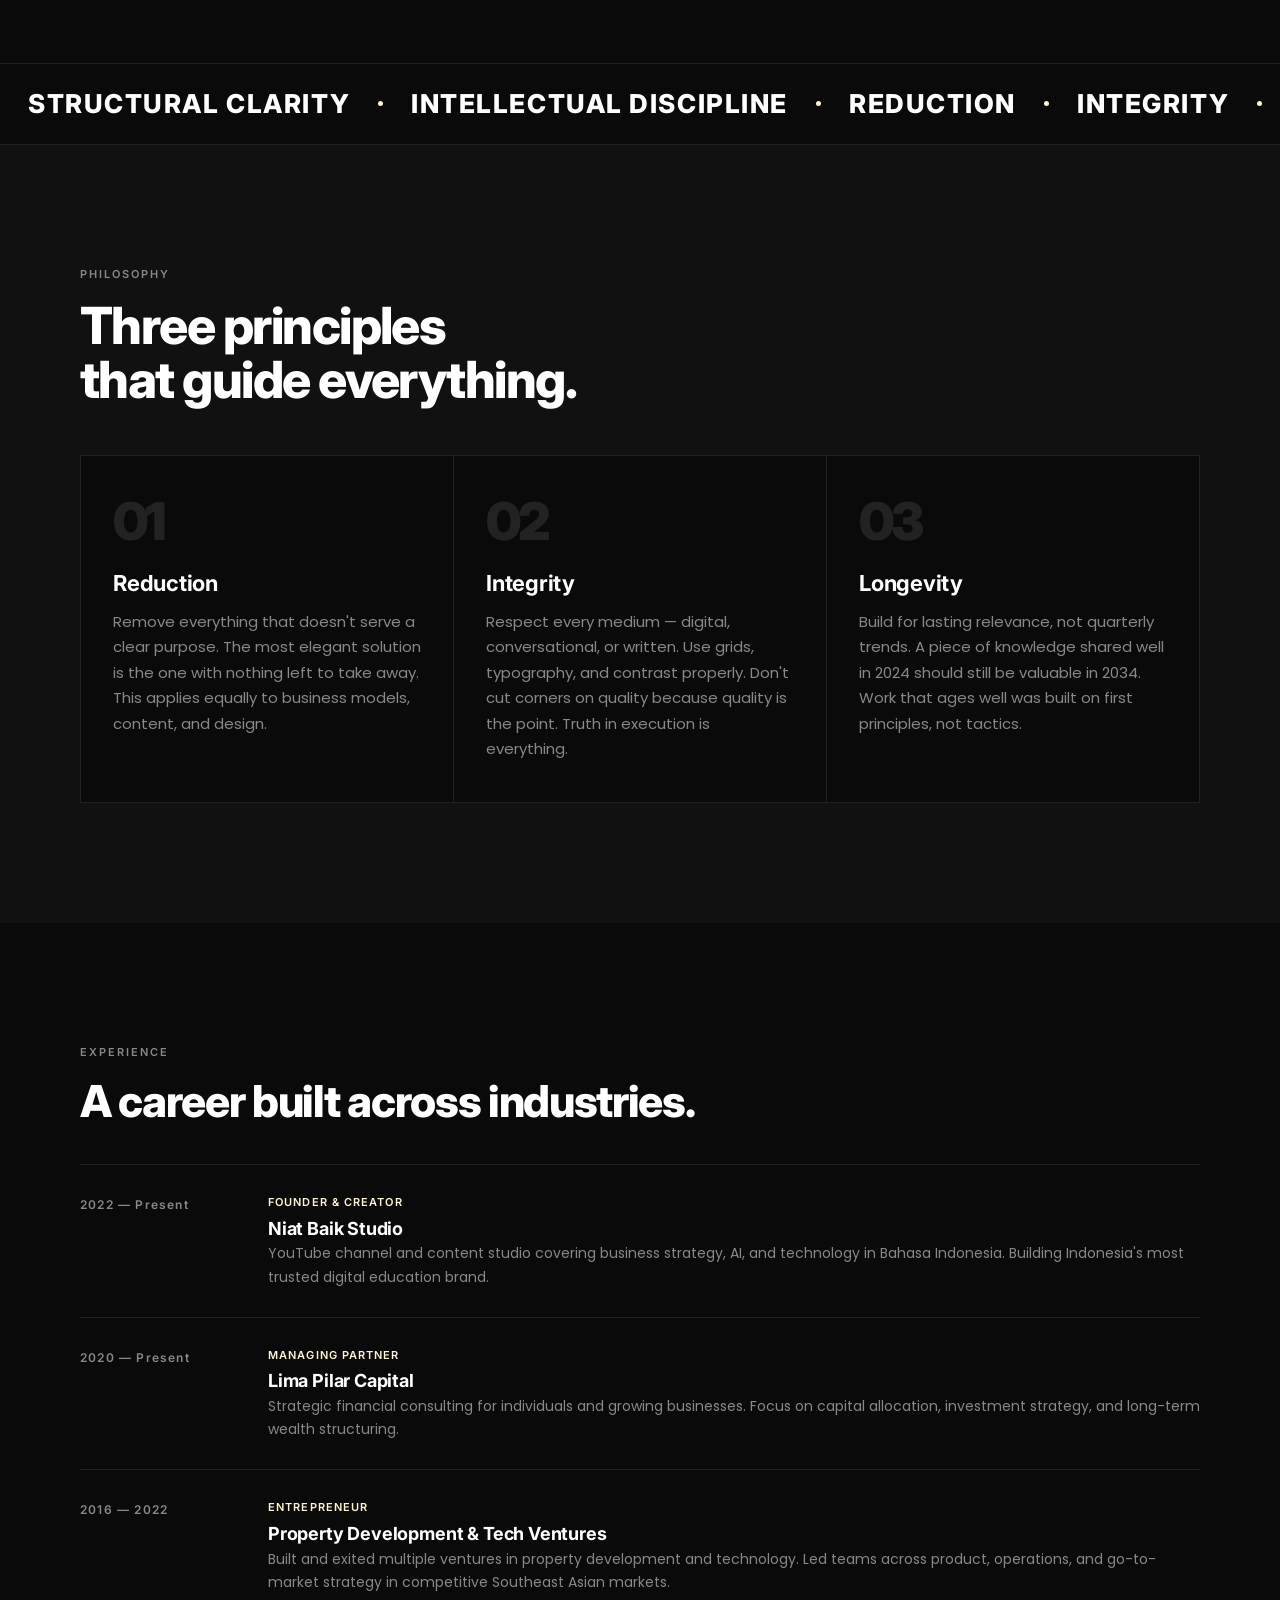
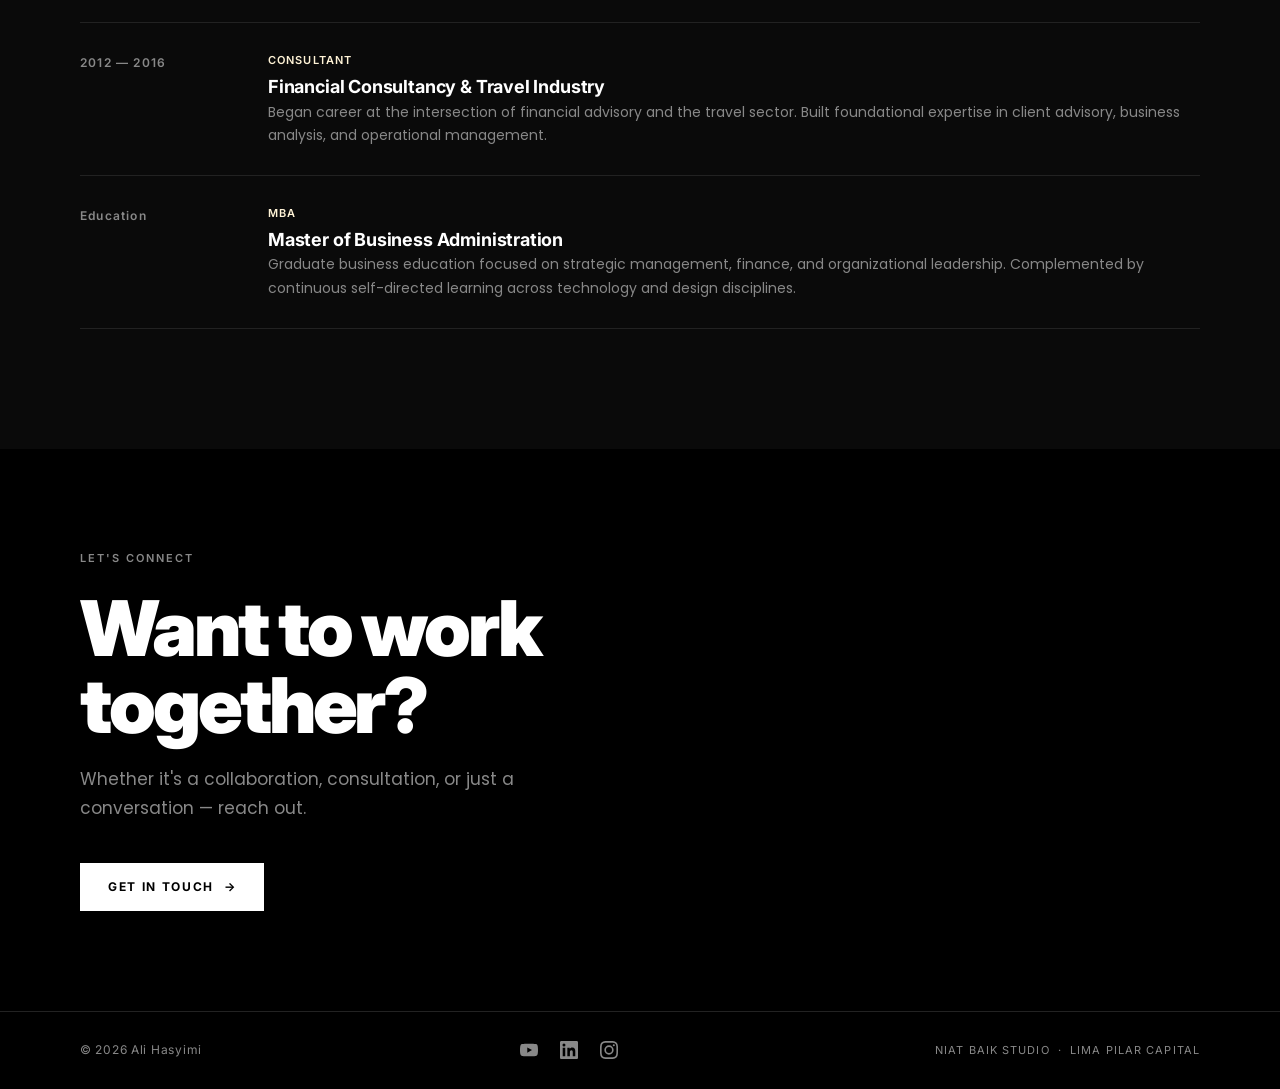
==== commit 332cc18b: "update: contact email, social links, and hide Twitter site-wide" ====
--- a/about.html
+++ b/about.html
@@ -198,7 +198,7 @@
       <span class="label">Let's Connect</span>
       <h2>Want to work<br>together?</h2>
       <p>Whether it's a collaboration, consultation, or just a conversation — reach out.</p>
-      <a href="mailto:tuhanitupastiada@gmail.com" class="btn btn-primary">Get in Touch &nbsp;&#8594;</a>
+      <a href="mailto:aliihasyimii@gmail.com" class="btn btn-primary">Get in Touch &nbsp;&#8594;</a>
     </div>
     <div class="footer__bar">
       <span class="footer__copy">&copy; 2026 Ali Hasyimi</span>
@@ -206,14 +206,11 @@
         <a href="https://www.youtube.com/@niatbaikstudio" target="_blank" rel="noopener" class="footer__social-link" aria-label="YouTube">
           <svg viewBox="0 0 24 24" fill="currentColor"><path d="M23.5 6.2a3 3 0 0 0-2.1-2.1C19.5 3.6 12 3.6 12 3.6s-7.5 0-9.4.5a3 3 0 0 0-2.1 2.1C0 8.1 0 12 0 12s0 3.9.5 5.8a3 3 0 0 0 2.1 2.1c1.9.5 9.4.5 9.4.5s7.5 0 9.4-.5a3 3 0 0 0 2.1-2.1C24 15.9 24 12 24 12s0-3.9-.5-5.8zM9.7 15.5V8.5l6.3 3.5-6.3 3.5z"/></svg>
         </a>
-        <a href="https://linkedin.com/in/alihasyimi" target="_blank" rel="noopener" class="footer__social-link" aria-label="LinkedIn">
+        <a href="https://www.linkedin.com/in/ali-hasyimi-s-e-m-b-a-0b86701b3/" target="_blank" rel="noopener" class="footer__social-link" aria-label="LinkedIn">
           <svg viewBox="0 0 24 24" fill="currentColor"><path d="M20.4 20.4h-3.4v-5.3c0-1.3 0-2.9-1.8-2.9s-2 1.4-2 2.8v5.4H9.8V9h3.2v1.5h.1c.5-.9 1.6-1.8 3.2-1.8 3.4 0 4.1 2.3 4.1 5.2v6.5zM5.3 7.4a2 2 0 1 1 0-4 2 2 0 0 1 0 4zm1.7 13H3.6V9h3.4v11.4zM22.2 0H1.8C.8 0 0 .8 0 1.8v20.4C0 23.2.8 24 1.8 24h20.4c1 0 1.8-.8 1.8-1.8V1.8C24 .8 23.2 0 22.2 0z"/></svg>
         </a>
-        <a href="https://instagram.com/alihasyimi" target="_blank" rel="noopener" class="footer__social-link" aria-label="Instagram">
+        <a href="https://www.instagram.com/alihasyimii/" target="_blank" rel="noopener" class="footer__social-link" aria-label="Instagram">
           <svg viewBox="0 0 24 24" fill="currentColor"><path d="M12 2.2c3.2 0 3.6 0 4.9.1 3.3.1 4.8 1.7 4.9 4.9.1 1.3.1 1.6.1 4.8 0 3.2 0 3.6-.1 4.8-.1 3.2-1.7 4.8-4.9 4.9-1.3.1-1.6.1-4.9.1-3.2 0-3.6 0-4.8-.1-3.3-.1-4.8-1.7-4.9-4.9C2.2 15.6 2.2 15.2 2.2 12c0-3.2 0-3.6.1-4.8.1-3.3 1.7-4.8 4.9-4.9 1.2-.1 1.6-.1 4.8-.1zM12 0C8.7 0 8.3 0 7.1.1 2.7.3.3 2.7.1 7.1 0 8.3 0 8.7 0 12c0 3.3 0 3.7.1 4.9.2 4.4 2.6 6.8 7 7C8.3 24 8.7 24 12 24c3.3 0 3.7 0 4.9-.1 4.4-.2 6.8-2.6 7-7 .1-1.2.1-1.6.1-4.9 0-3.3 0-3.7-.1-4.9C23.7 2.7 21.3.3 16.9.1 15.7 0 15.3 0 12 0zm0 5.8a6.2 6.2 0 1 0 0 12.4A6.2 6.2 0 0 0 12 5.8zm0 10.2a4 4 0 1 1 0-8 4 4 0 0 1 0 8zm6.4-11.8a1.4 1.4 0 1 0 0 2.8 1.4 1.4 0 0 0 0-2.8z"/></svg>
-        </a>
-        <a href="https://twitter.com/alihasyimi" target="_blank" rel="noopener" class="footer__social-link" aria-label="Twitter">
-          <svg viewBox="0 0 24 24" fill="currentColor"><path d="M18.2 2h3.4l-7.4 8.5L23 22h-6.8l-5.3-7-6.1 7H1.4l7.9-9L1 2h7l4.8 6.4L18.2 2zm-1.2 18h1.9L7.1 4H5.1l11.9 16z"/></svg>
         </a>
       </div>
       <span class="footer__brands">Niat Baik Studio &nbsp;&middot;&nbsp; Lima Pilar Capital</span>
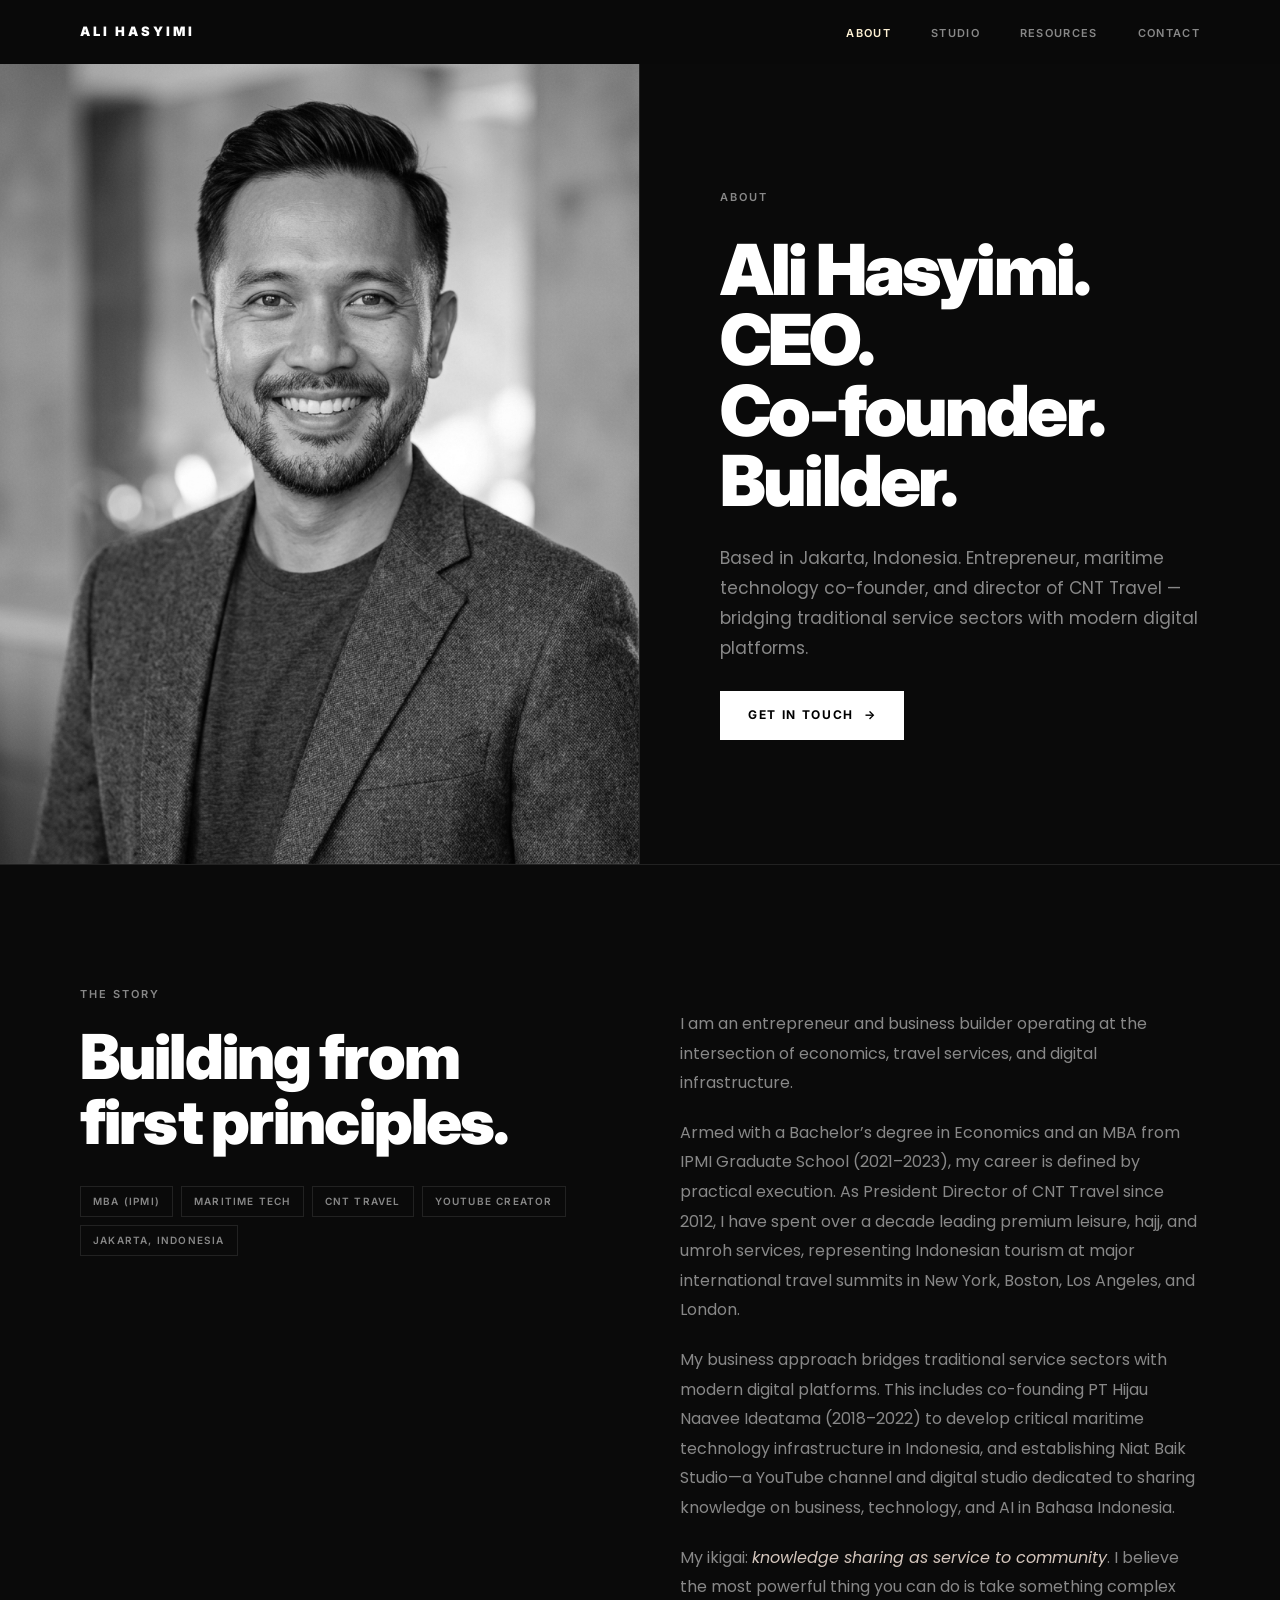
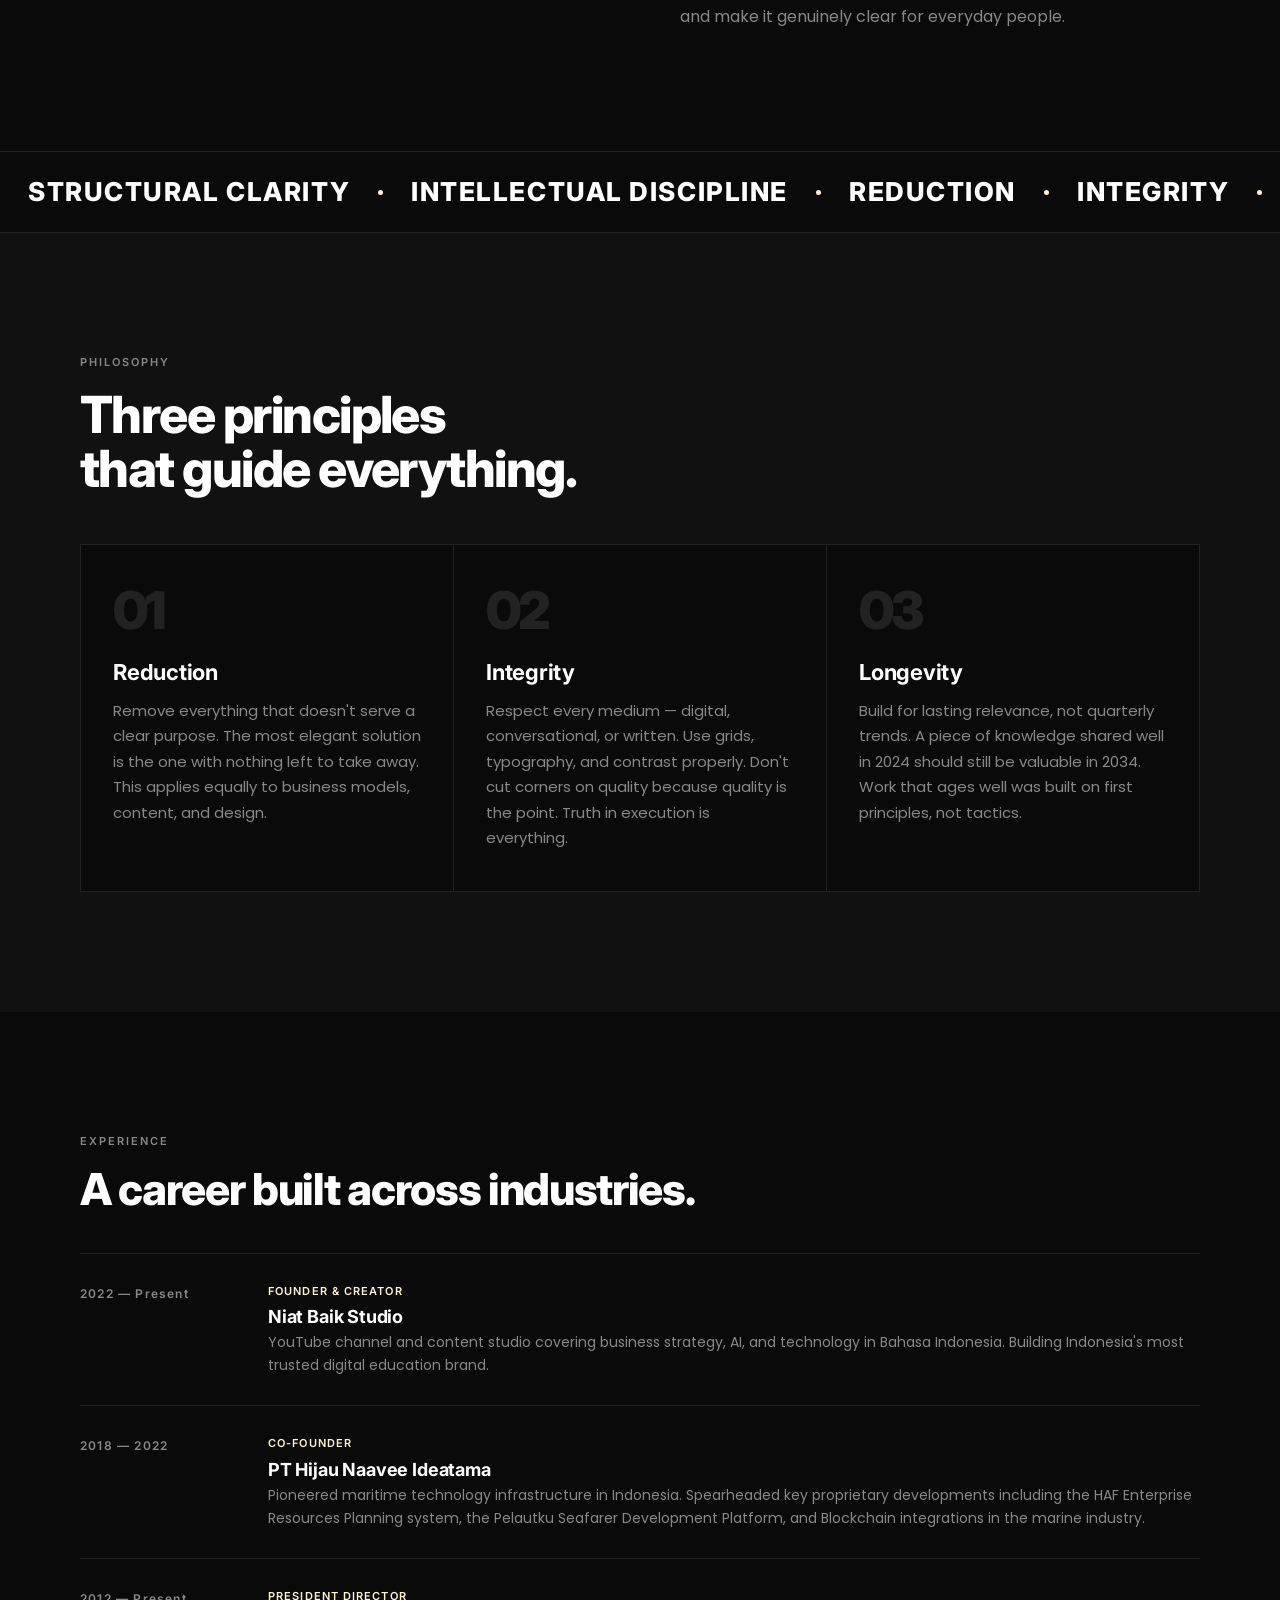
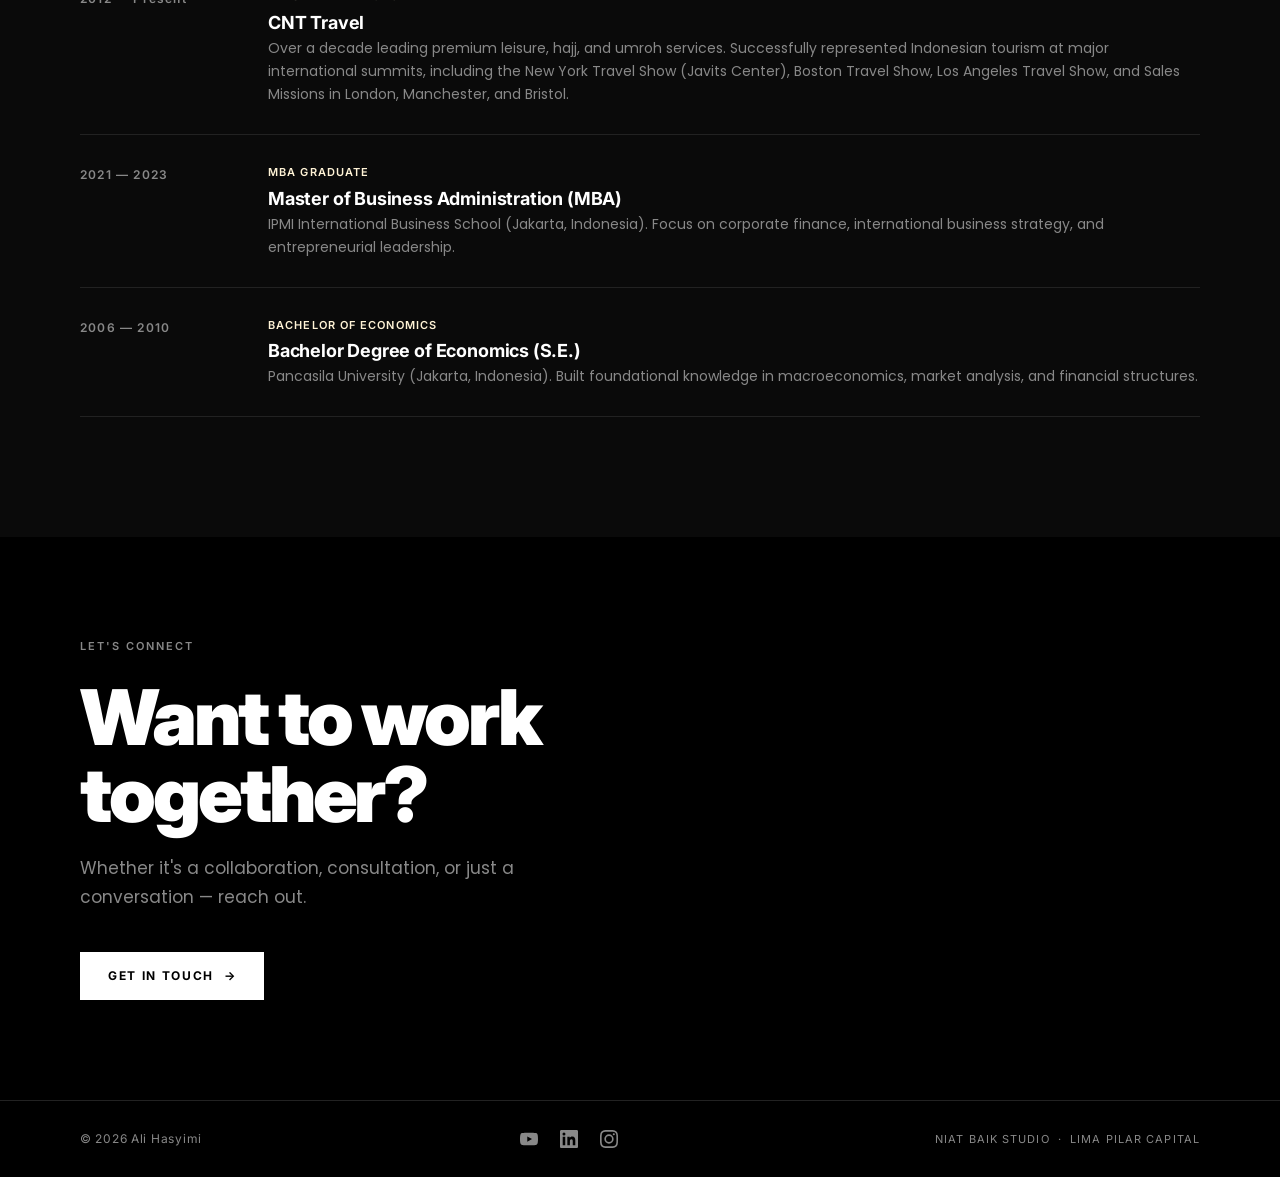
==== commit 3ff781c4: "update: replace bio placeholders with authentic CV credentials and live global photography" ====
--- a/about.html
+++ b/about.html
@@ -4,7 +4,7 @@
   <meta charset="UTF-8" />
   <meta name="viewport" content="width=device-width, initial-scale=1.0" />
   <title>About — Ali Hasyimi</title>
-  <meta name="description" content="Ali Hasyimi — educator, content creator, and capital allocator from Depok, Indonesia." />
+  <meta name="description" content="Ali Hasyimi — CEO, co-founder, and entrepreneur based in Jakarta, Indonesia." />
   <link rel="icon" href="data:image/svg+xml,<svg xmlns=%22http://www.w3.org/2000/svg%22 viewBox=%220 0 100 100%22><text y=%22.9em%22 font-size=%2290%22>A</text></svg>" />
   <link rel="stylesheet" href="css/styles.css" />
 </head>
@@ -39,8 +39,8 @@
     </div>
     <div class="about-intro__text">
       <span class="label">About</span>
-      <h1>Ali Hasyimi.<br>Father.<br>Muslim.<br>Builder.</h1>
-      <p>From Depok, Indonesia. Educator, content creator, and capital allocator — dedicated to making complex ideas accessible for everyday people.</p>
+      <h1>Ali Hasyimi.<br>CEO.<br>Co-founder.<br>Builder.</h1>
+      <p>Based in Jakarta, Indonesia. Entrepreneur, maritime technology co-founder, and director of CNT Travel — bridging traditional service sectors with modern digital platforms.</p>
       <div>
         <a href="contact.html" class="btn btn-primary">Get in Touch &nbsp;&#8594;</a>
       </div>
@@ -55,32 +55,26 @@
           <span class="label">The Story</span>
           <h2>Building from<br>first principles.</h2>
           <div class="about__tags" style="margin-top:32px">
-            <span class="tag">MBA</span>
-            <span class="tag">Father of Three</span>
-            <span class="tag">Depok, Indonesia</span>
+            <span class="tag">MBA (IPMI)</span>
+            <span class="tag">Maritime Tech</span>
+            <span class="tag">CNT Travel</span>
             <span class="tag">YouTube Creator</span>
-            <span class="tag">Investor</span>
+            <span class="tag">Jakarta, Indonesia</span>
           </div>
         </div>
         <div class="about__right fade-up delay-2">
           <div class="about__body">
             <p>
-              I'm 37 years old, from Depok, Indonesia. Father of three — <strong>Adni, Zahra, and Arash</strong>.
-              Husband to <strong>Amiroh</strong>. My life is defined by the people I love and the work I do in service of community.
-            </p>
-            <p>
-              My career has taken me through travel, tech startups, property development, and financial
-              consultancy. Each chapter taught me something essential about how businesses are built, how
-              capital flows, and how ordinary people get left out of conversations that directly affect their lives.
-            </p>
-            <p>
-              That gap — between expert knowledge and everyday understanding — is where <strong>Niat Baik Studio</strong> was born.
-              It's a Bahasa Indonesia YouTube channel that decodes business, AI, and technology for the curious, the
-              builders, and the everyday professional.
-            </p>
-            <p>
-              My ikigai: <em style="color: var(--color-sand)">knowledge sharing as service to community</em>. I believe the most
-              powerful thing you can do is take something complex and make it genuinely clear.
+              I am an entrepreneur and business builder operating at the intersection of economics, travel services, and digital infrastructure.
+            </p>
+            <p>
+              Armed with a Bachelor’s degree in Economics and an MBA from IPMI Graduate School (2021–2023), my career is defined by practical execution. As President Director of CNT Travel since 2012, I have spent over a decade leading premium leisure, hajj, and umroh services, representing Indonesian tourism at major international travel summits in New York, Boston, Los Angeles, and London.
+            </p>
+            <p>
+              My business approach bridges traditional service sectors with modern digital platforms. This includes co-founding PT Hijau Naavee Ideatama (2018–2022) to develop critical maritime technology infrastructure in Indonesia, and establishing Niat Baik Studio—a YouTube channel and digital studio dedicated to sharing knowledge on business, technology, and AI in Bahasa Indonesia.
+            </p>
+            <p>
+              My ikigai: <em style="color: var(--color-sand)">knowledge sharing as service to community</em>. I believe the most powerful thing you can do is take something complex and make it genuinely clear for everyday people.
             </p>
           </div>
         </div>
@@ -155,38 +149,38 @@
       </div>
 
       <div class="timeline-item fade-up delay-1">
-        <div class="timeline-item__period">2020 — Present</div>
-        <div class="timeline-item__content">
-          <span class="role-label">Managing Partner</span>
-          <h3>Lima Pilar Capital</h3>
-          <p>Strategic financial consulting for individuals and growing businesses. Focus on capital allocation, investment strategy, and long-term wealth structuring.</p>
+        <div class="timeline-item__period">2018 — 2022</div>
+        <div class="timeline-item__content">
+          <span class="role-label">Co-founder</span>
+          <h3>PT Hijau Naavee Ideatama</h3>
+          <p>Pioneered maritime technology infrastructure in Indonesia. Spearheaded key proprietary developments including the HAF Enterprise Resources Planning system, the Pelautku Seafarer Development Platform, and Blockchain integrations in the marine industry.</p>
         </div>
       </div>
 
       <div class="timeline-item fade-up delay-2">
-        <div class="timeline-item__period">2016 — 2022</div>
-        <div class="timeline-item__content">
-          <span class="role-label">Entrepreneur</span>
-          <h3>Property Development &amp; Tech Ventures</h3>
-          <p>Built and exited multiple ventures in property development and technology. Led teams across product, operations, and go-to-market strategy in competitive Southeast Asian markets.</p>
+        <div class="timeline-item__period">2012 — Present</div>
+        <div class="timeline-item__content">
+          <span class="role-label">President Director</span>
+          <h3>CNT Travel</h3>
+          <p>Over a decade leading premium leisure, hajj, and umroh services. Successfully represented Indonesian tourism at major international summits, including the New York Travel Show (Javits Center), Boston Travel Show, Los Angeles Travel Show, and Sales Missions in London, Manchester, and Bristol.</p>
         </div>
       </div>
 
       <div class="timeline-item fade-up delay-3">
-        <div class="timeline-item__period">2012 — 2016</div>
-        <div class="timeline-item__content">
-          <span class="role-label">Consultant</span>
-          <h3>Financial Consultancy &amp; Travel Industry</h3>
-          <p>Began career at the intersection of financial advisory and the travel sector. Built foundational expertise in client advisory, business analysis, and operational management.</p>
+        <div class="timeline-item__period">2021 — 2023</div>
+        <div class="timeline-item__content">
+          <span class="role-label">MBA Graduate</span>
+          <h3>Master of Business Administration (MBA)</h3>
+          <p>IPMI International Business School (Jakarta, Indonesia). Focus on corporate finance, international business strategy, and entrepreneurial leadership.</p>
         </div>
       </div>
 
       <div class="timeline-item fade-up delay-4">
-        <div class="timeline-item__period">Education</div>
-        <div class="timeline-item__content">
-          <span class="role-label">MBA</span>
-          <h3>Master of Business Administration</h3>
-          <p>Graduate business education focused on strategic management, finance, and organizational leadership. Complemented by continuous self-directed learning across technology and design disciplines.</p>
+        <div class="timeline-item__period">2006 — 2010</div>
+        <div class="timeline-item__content">
+          <span class="role-label">Bachelor of Economics</span>
+          <h3>Bachelor Degree of Economics (S.E.)</h3>
+          <p>Pancasila University (Jakarta, Indonesia). Built foundational knowledge in macroeconomics, market analysis, and financial structures.</p>
         </div>
       </div>
     </div>
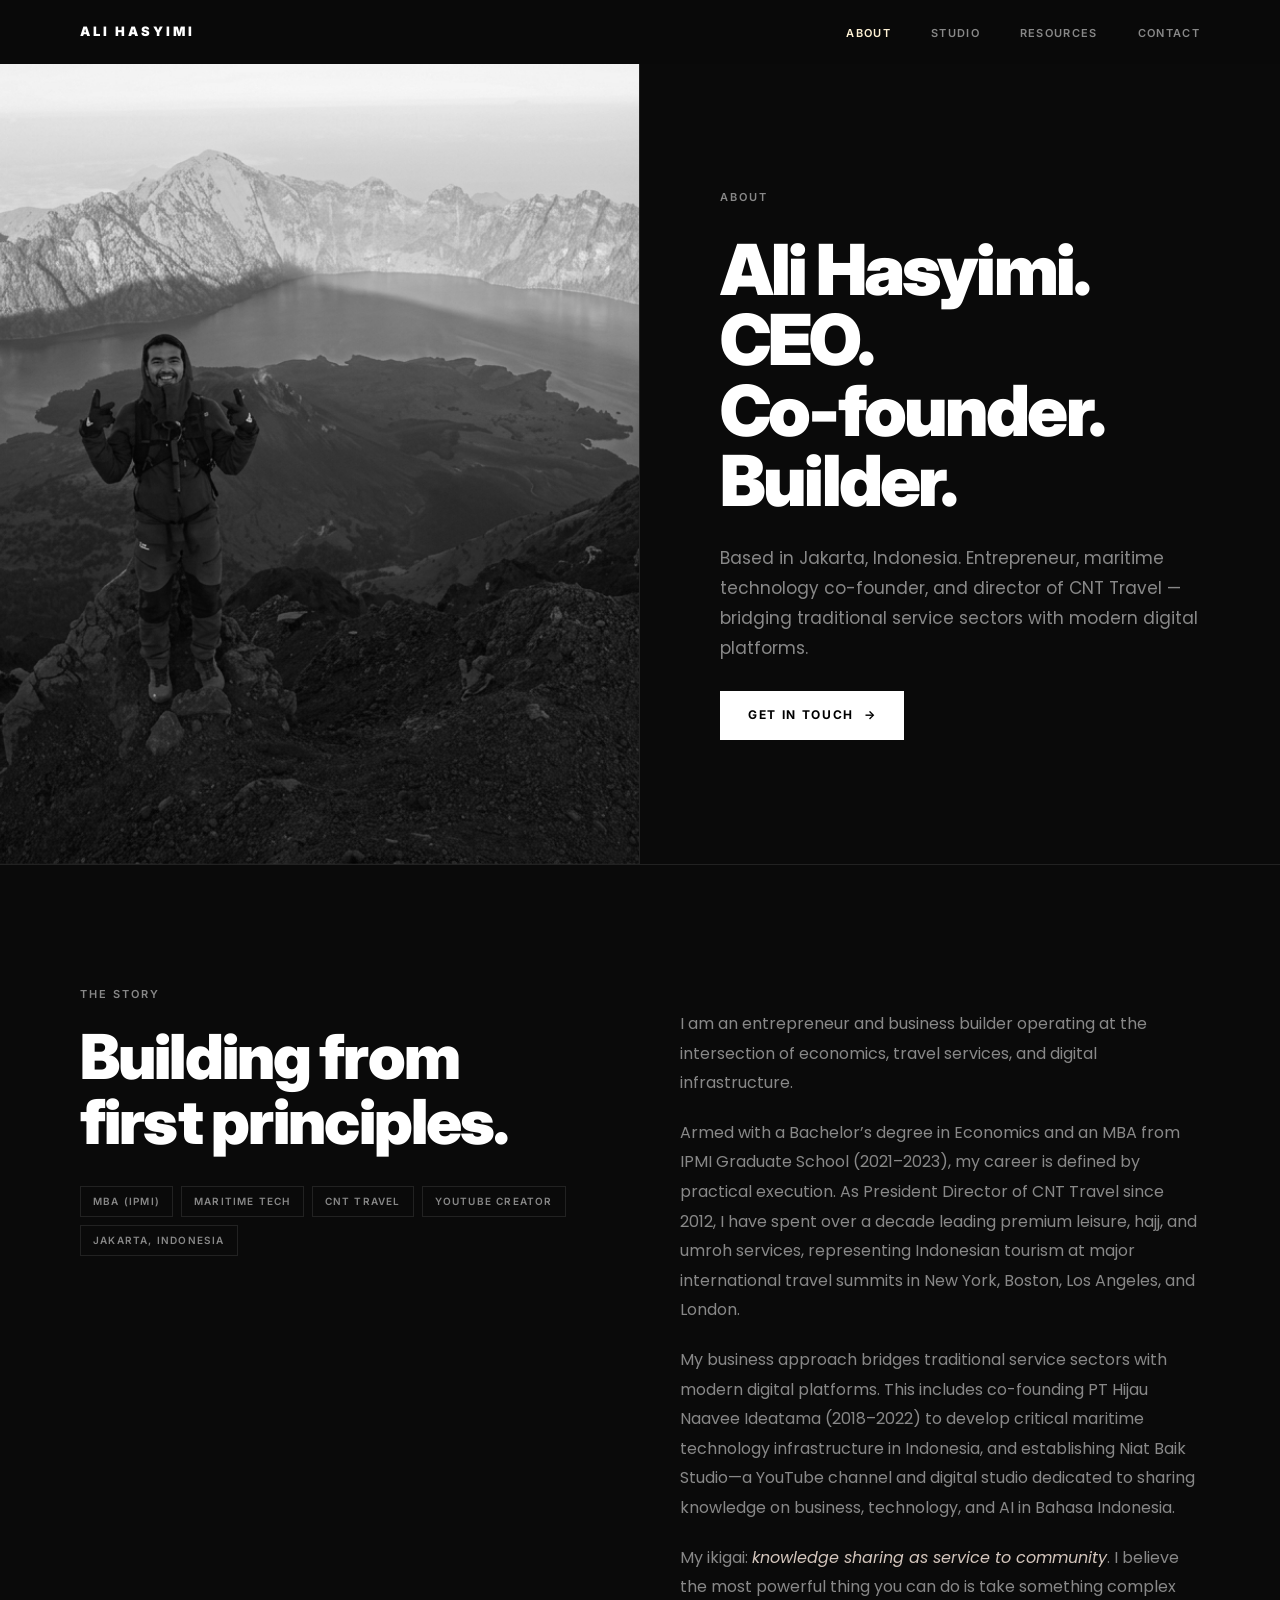
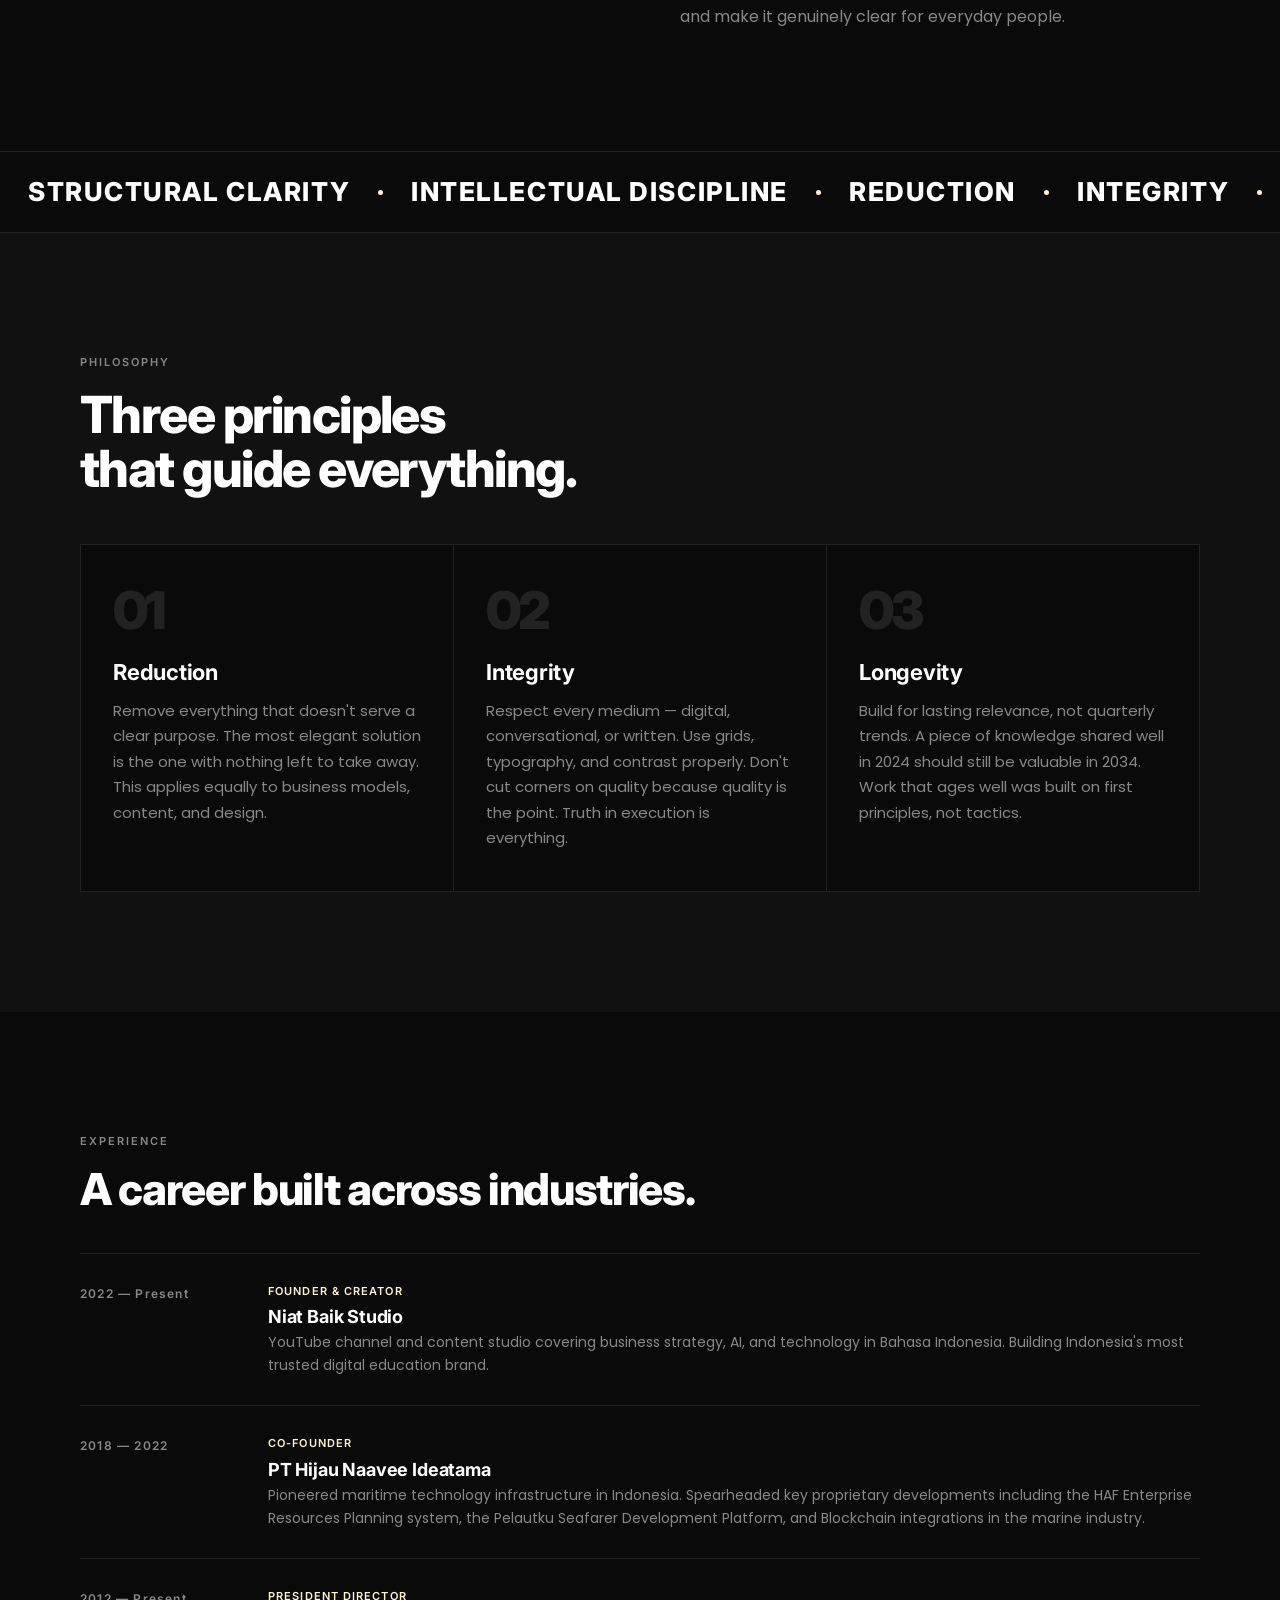
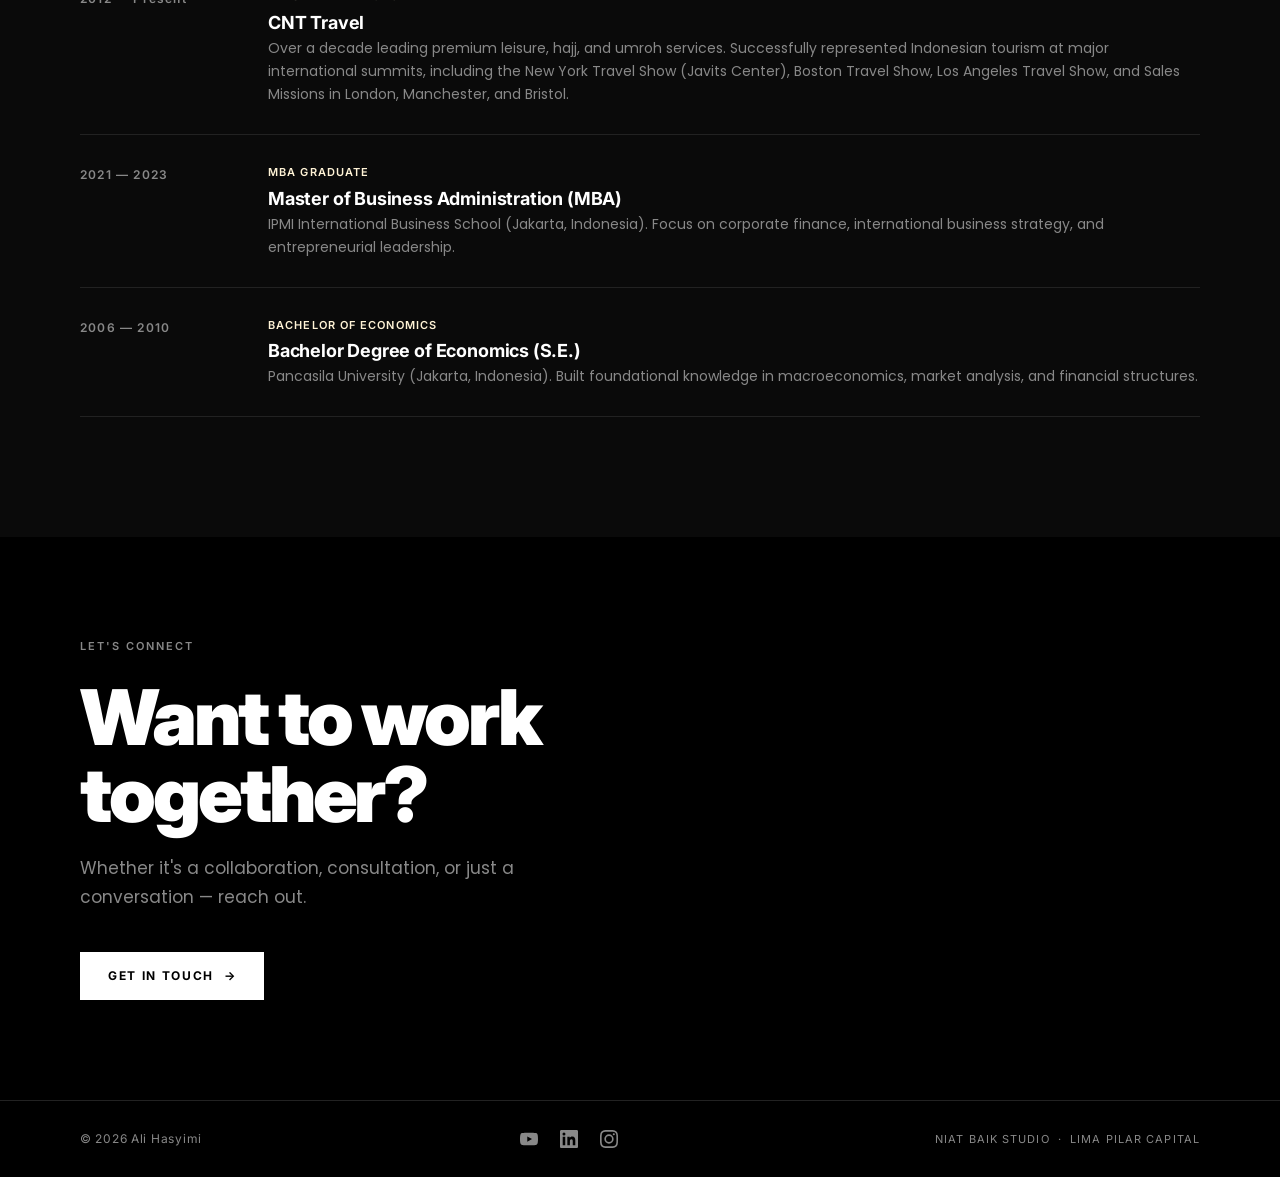
==== commit 818caebb: "update: change about page main portrait to Mount Rinjani summit photo" ====
--- a/about.html
+++ b/about.html
@@ -35,7 +35,7 @@
   <!-- INTRO — split layout -->
   <div class="about-intro" style="margin-top:64px">
     <div class="about-intro__visual">
-      <img src="images/ali-portrait.png" alt="Ali Hasyimi">
+      <img src="images/Summit%20Rinjani%201.png" alt="Ali Hasyimi on the Summit of Mount Rinjani">
     </div>
     <div class="about-intro__text">
       <span class="label">About</span>
